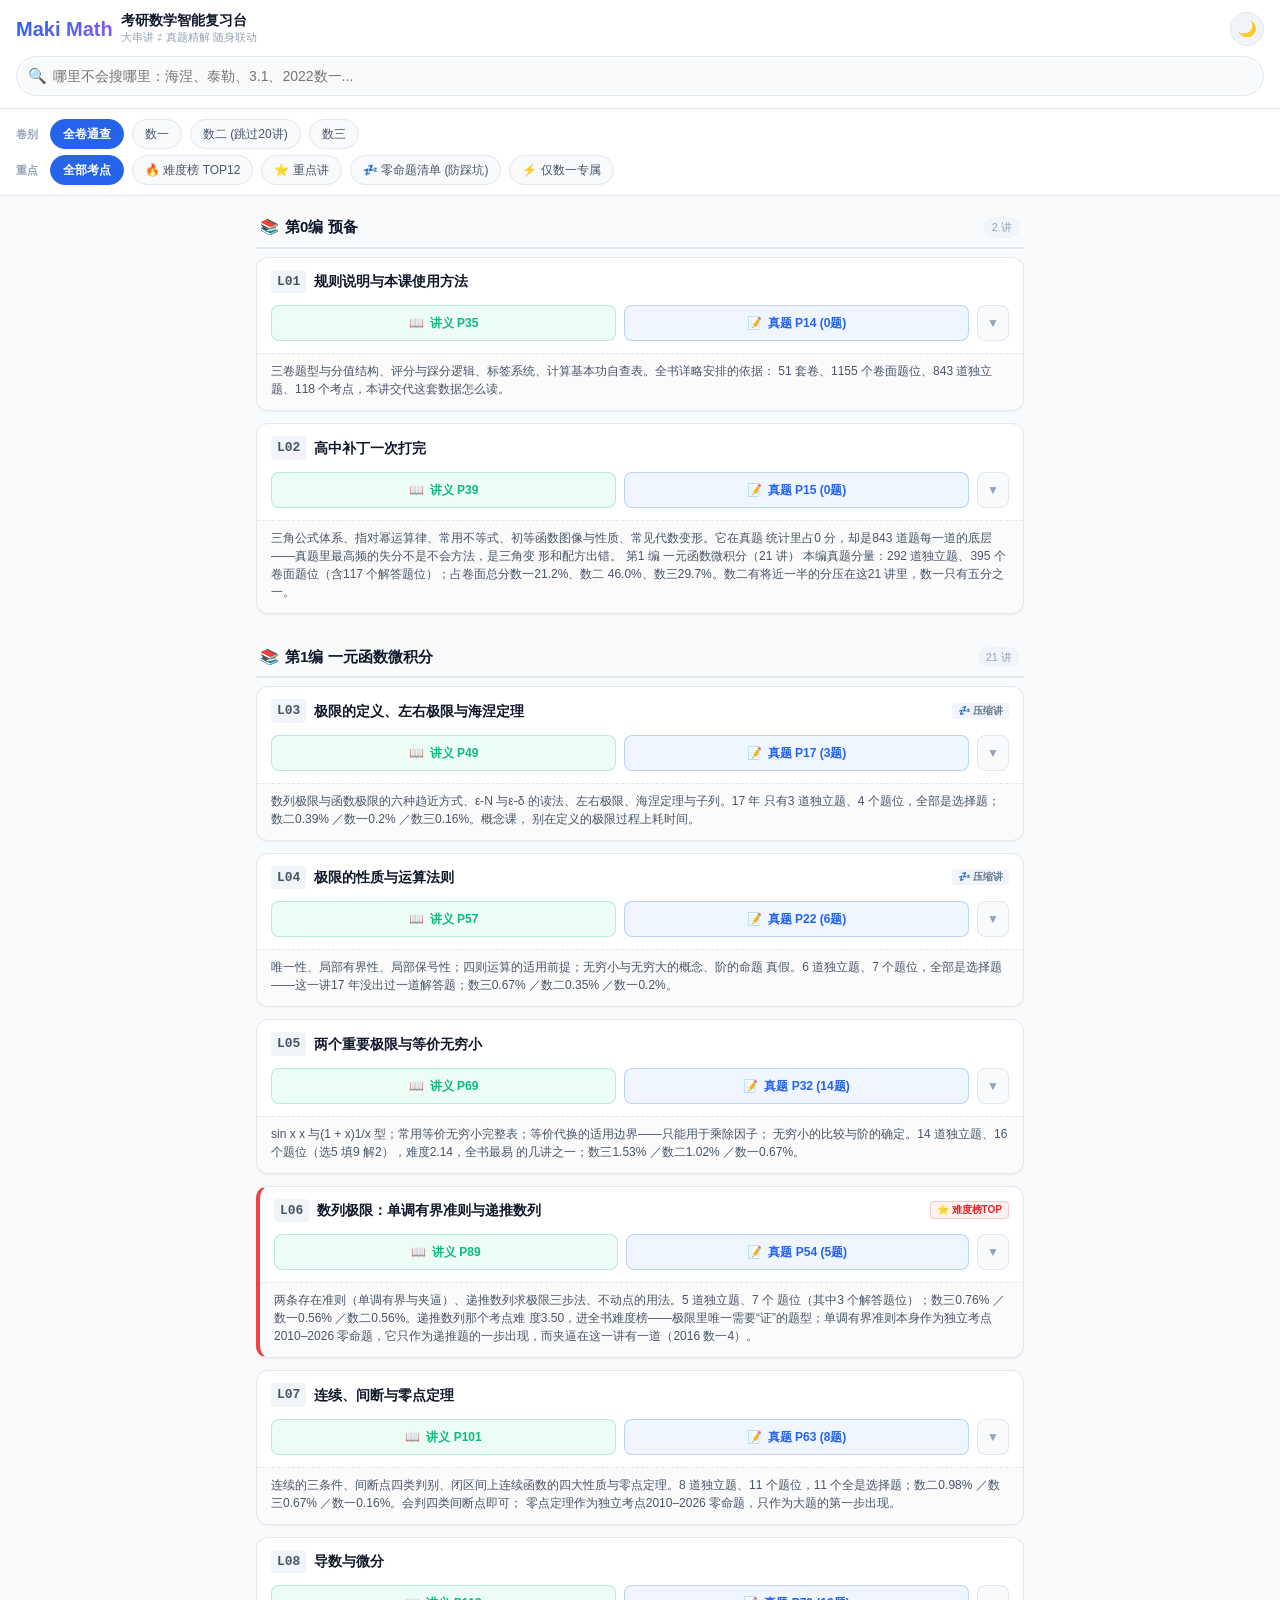
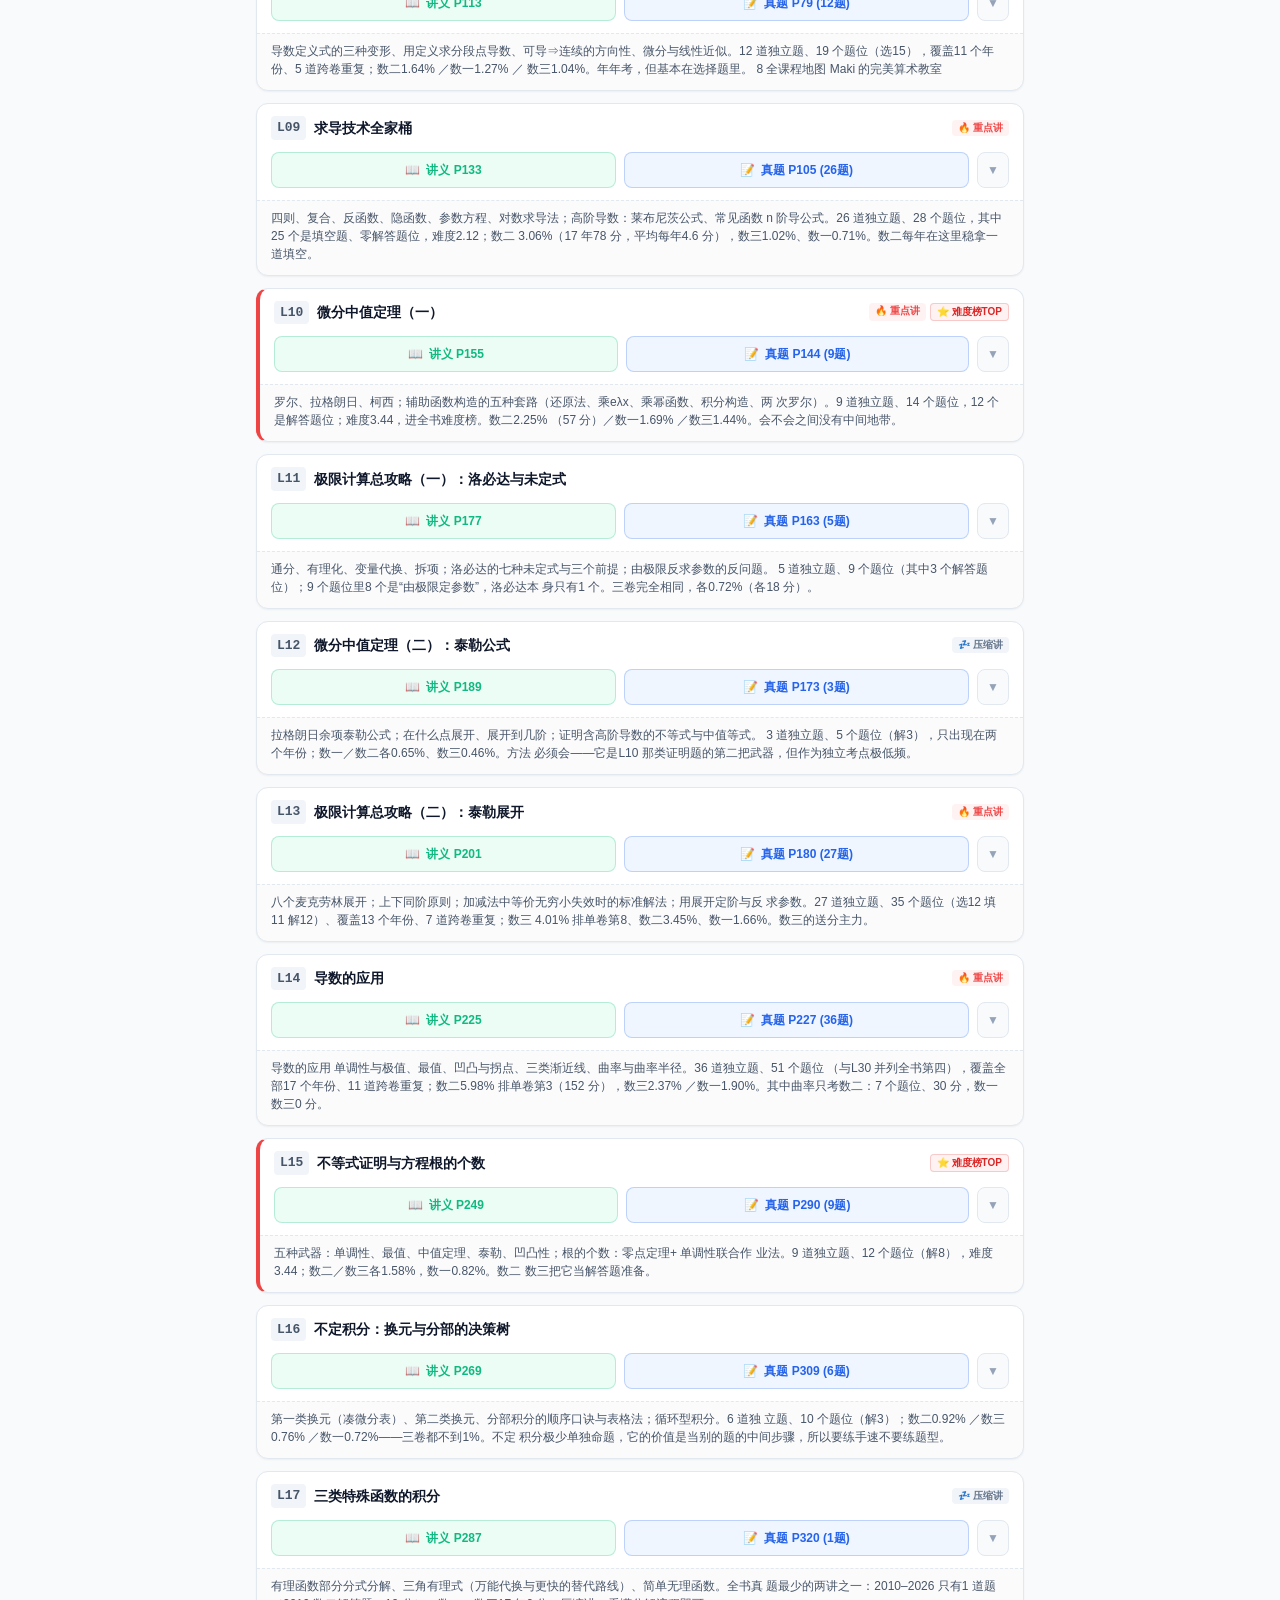
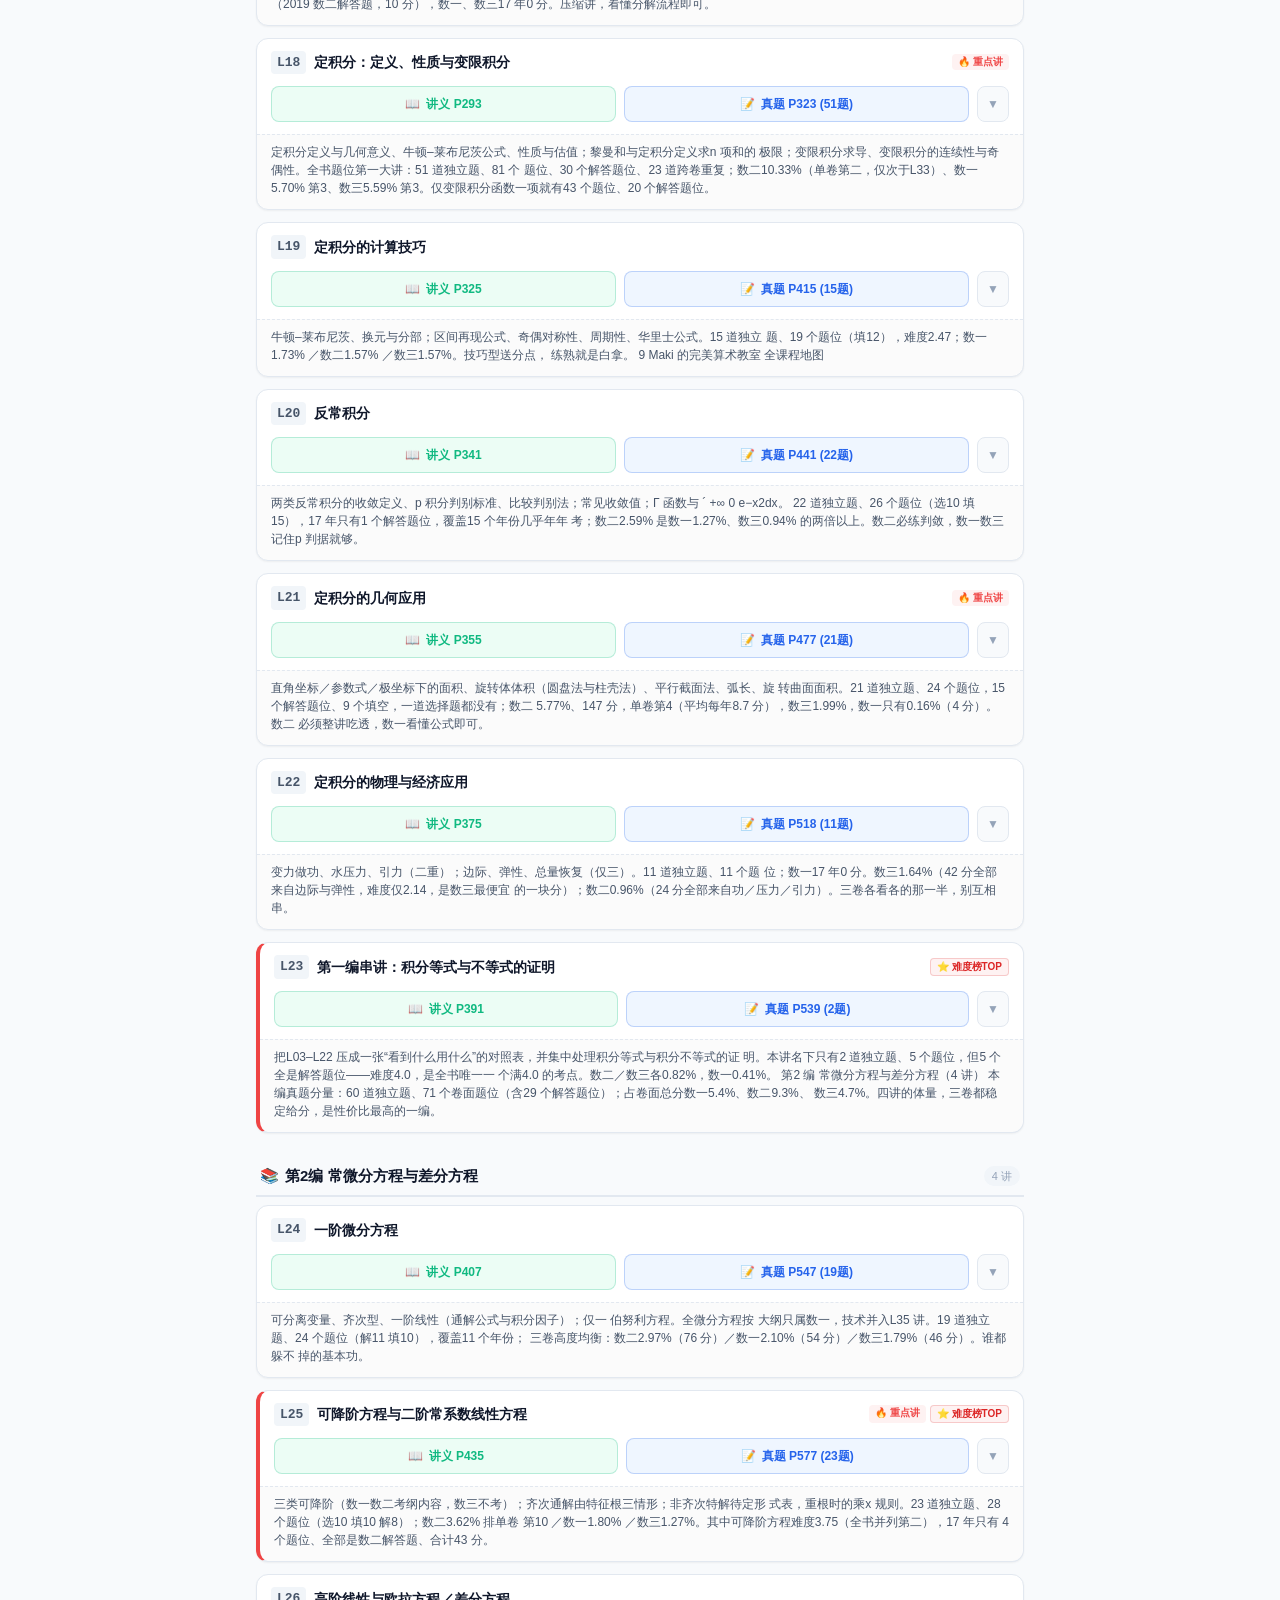
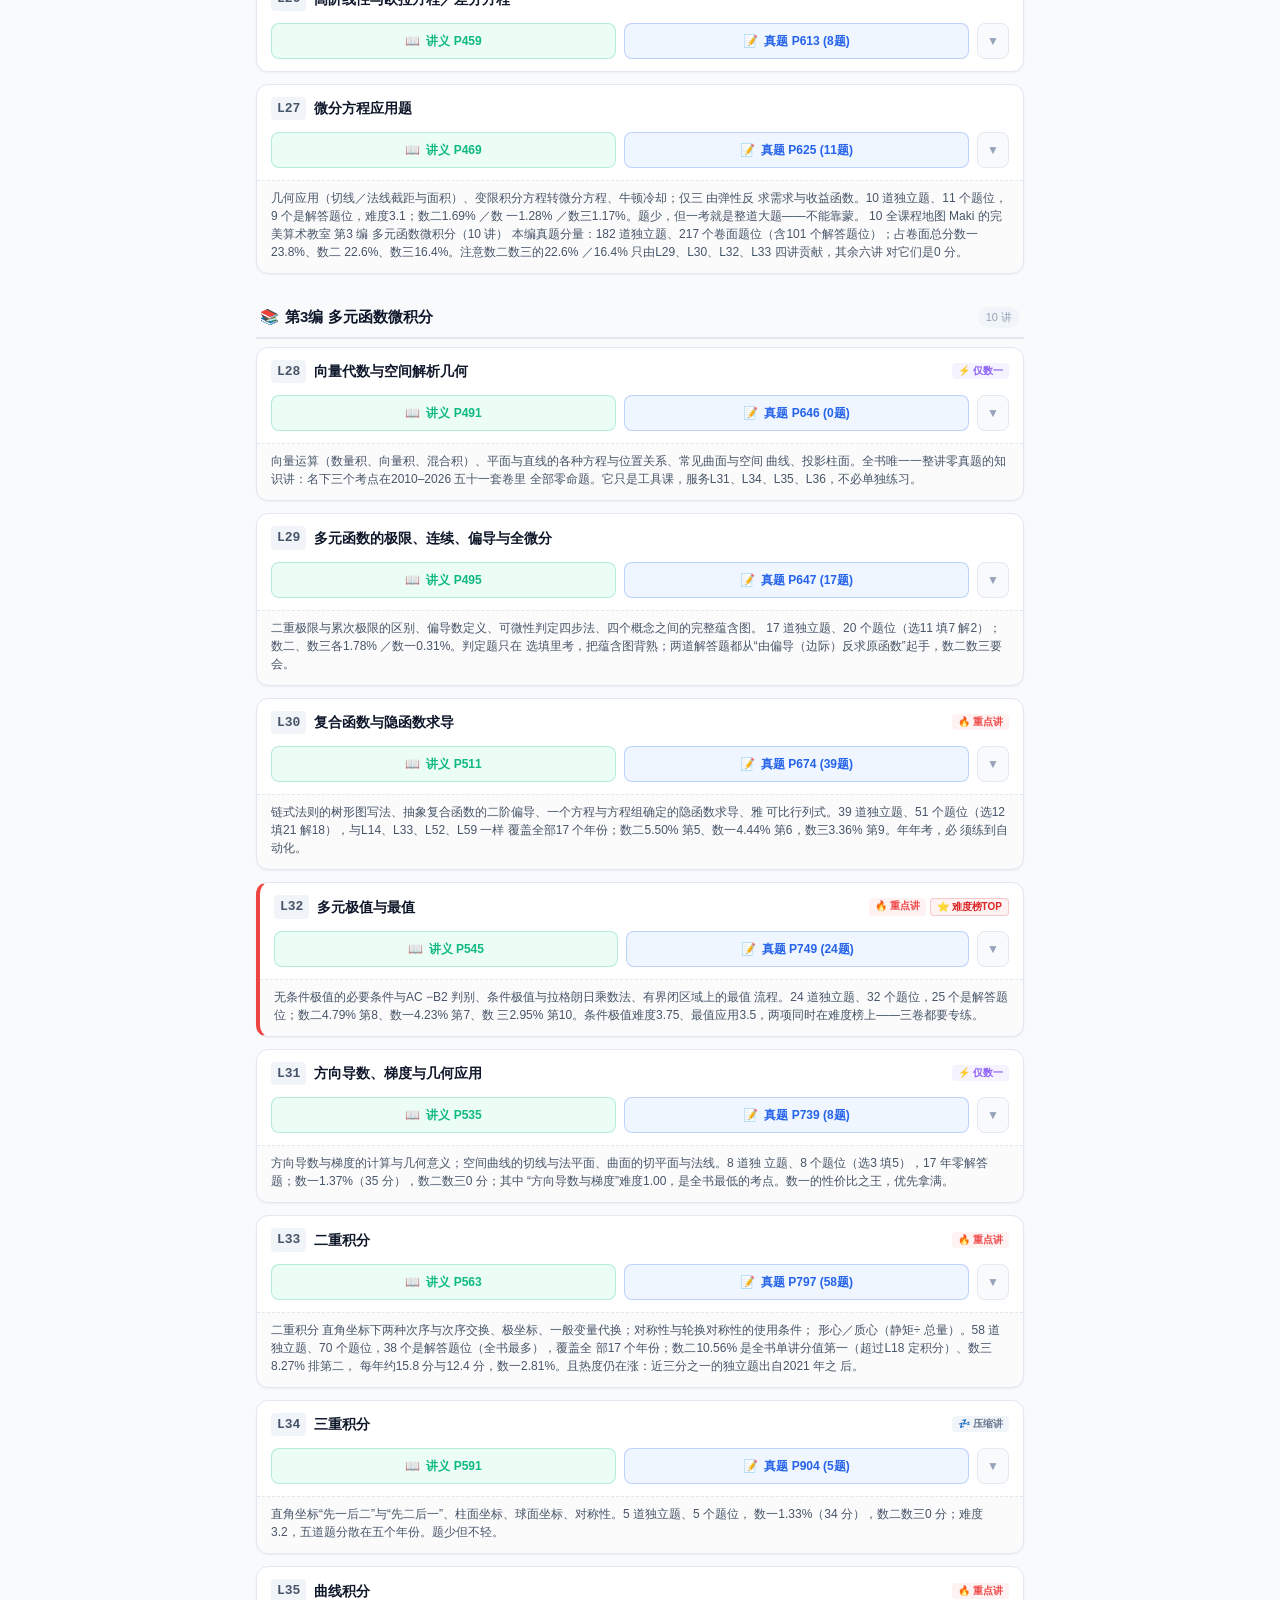
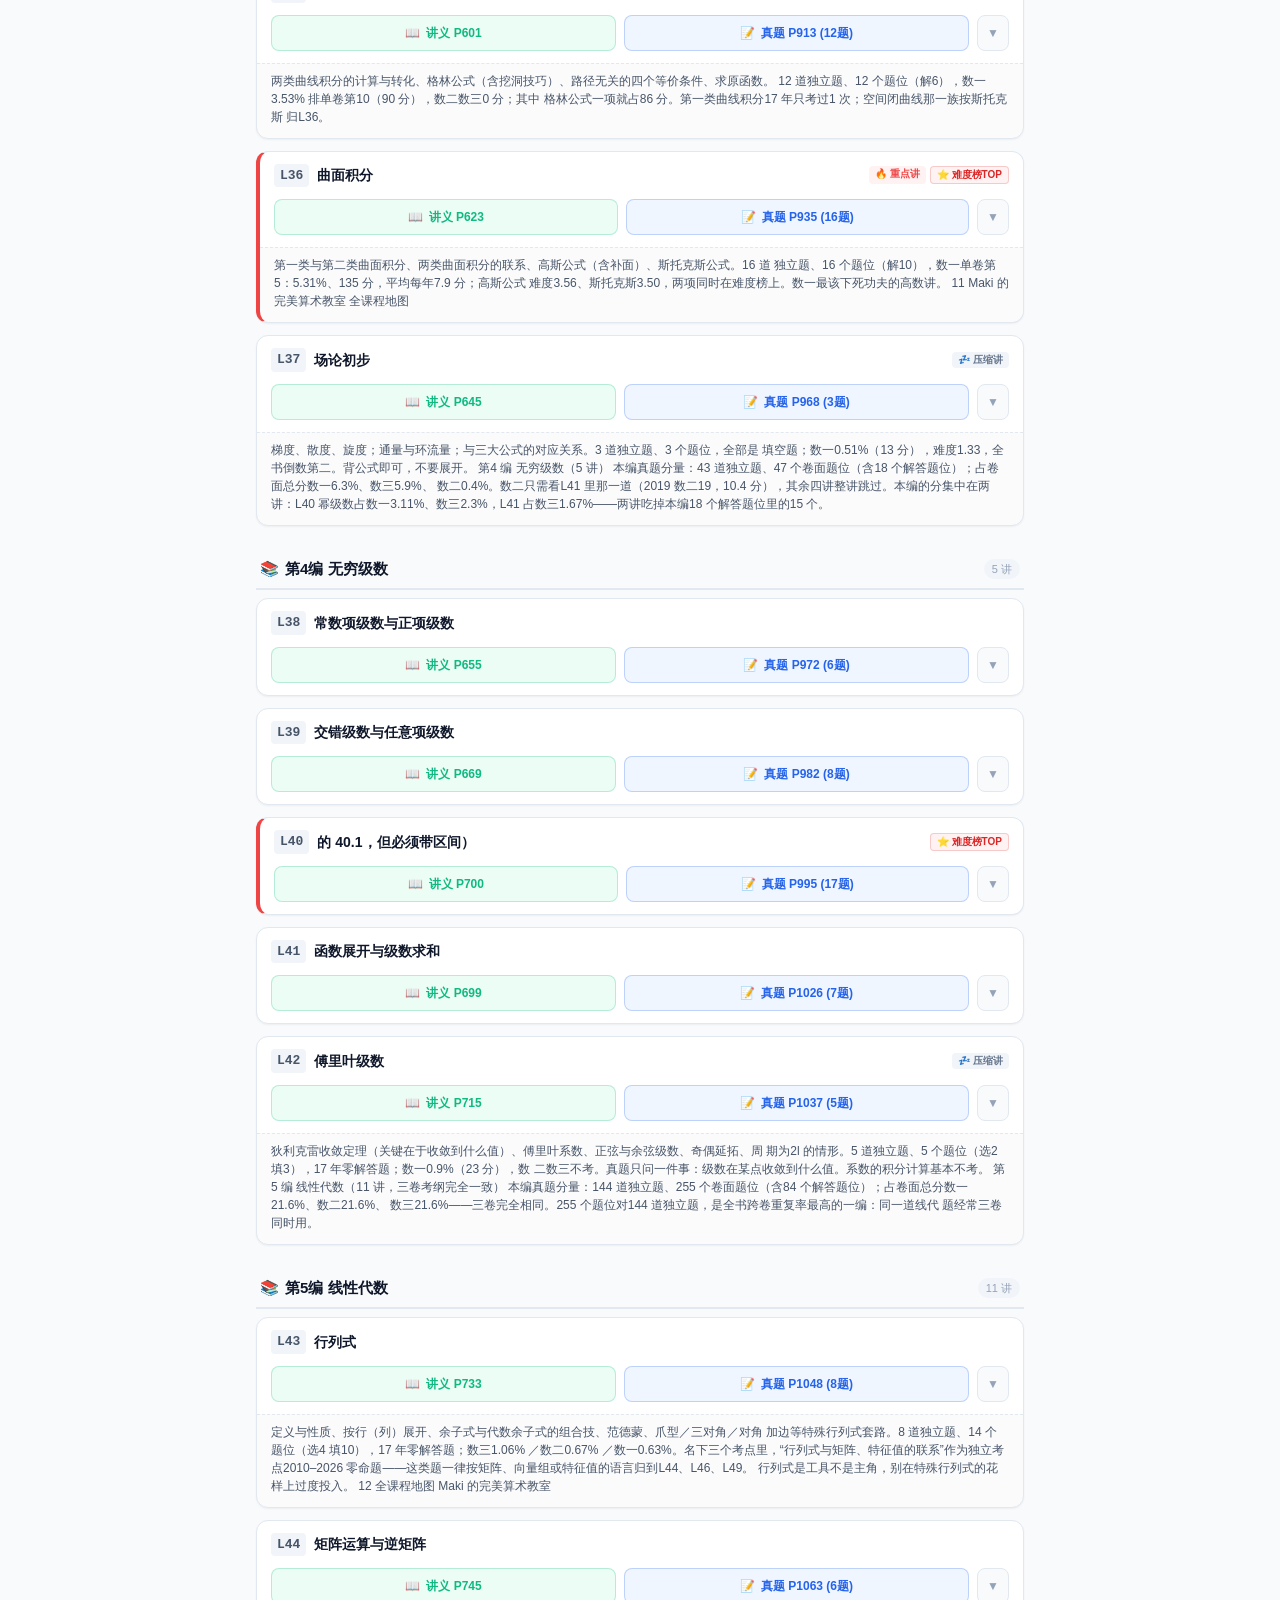
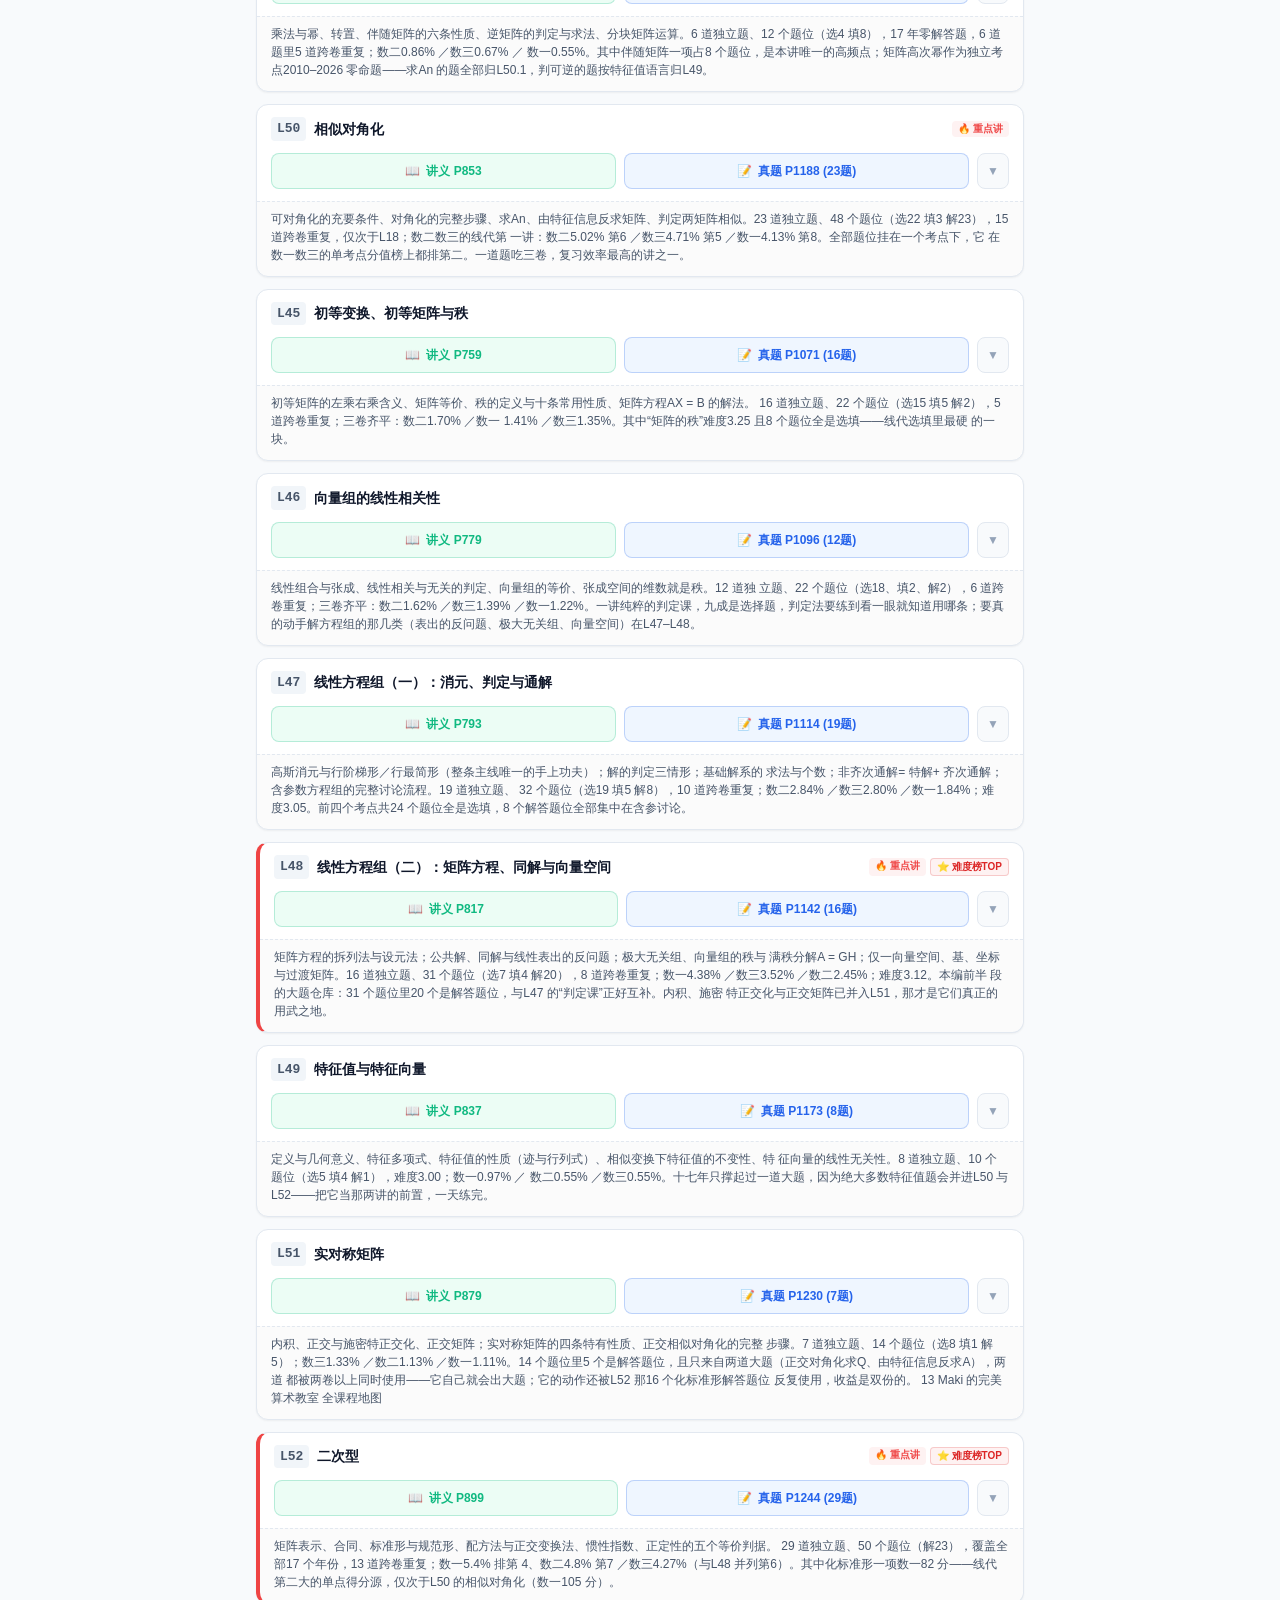
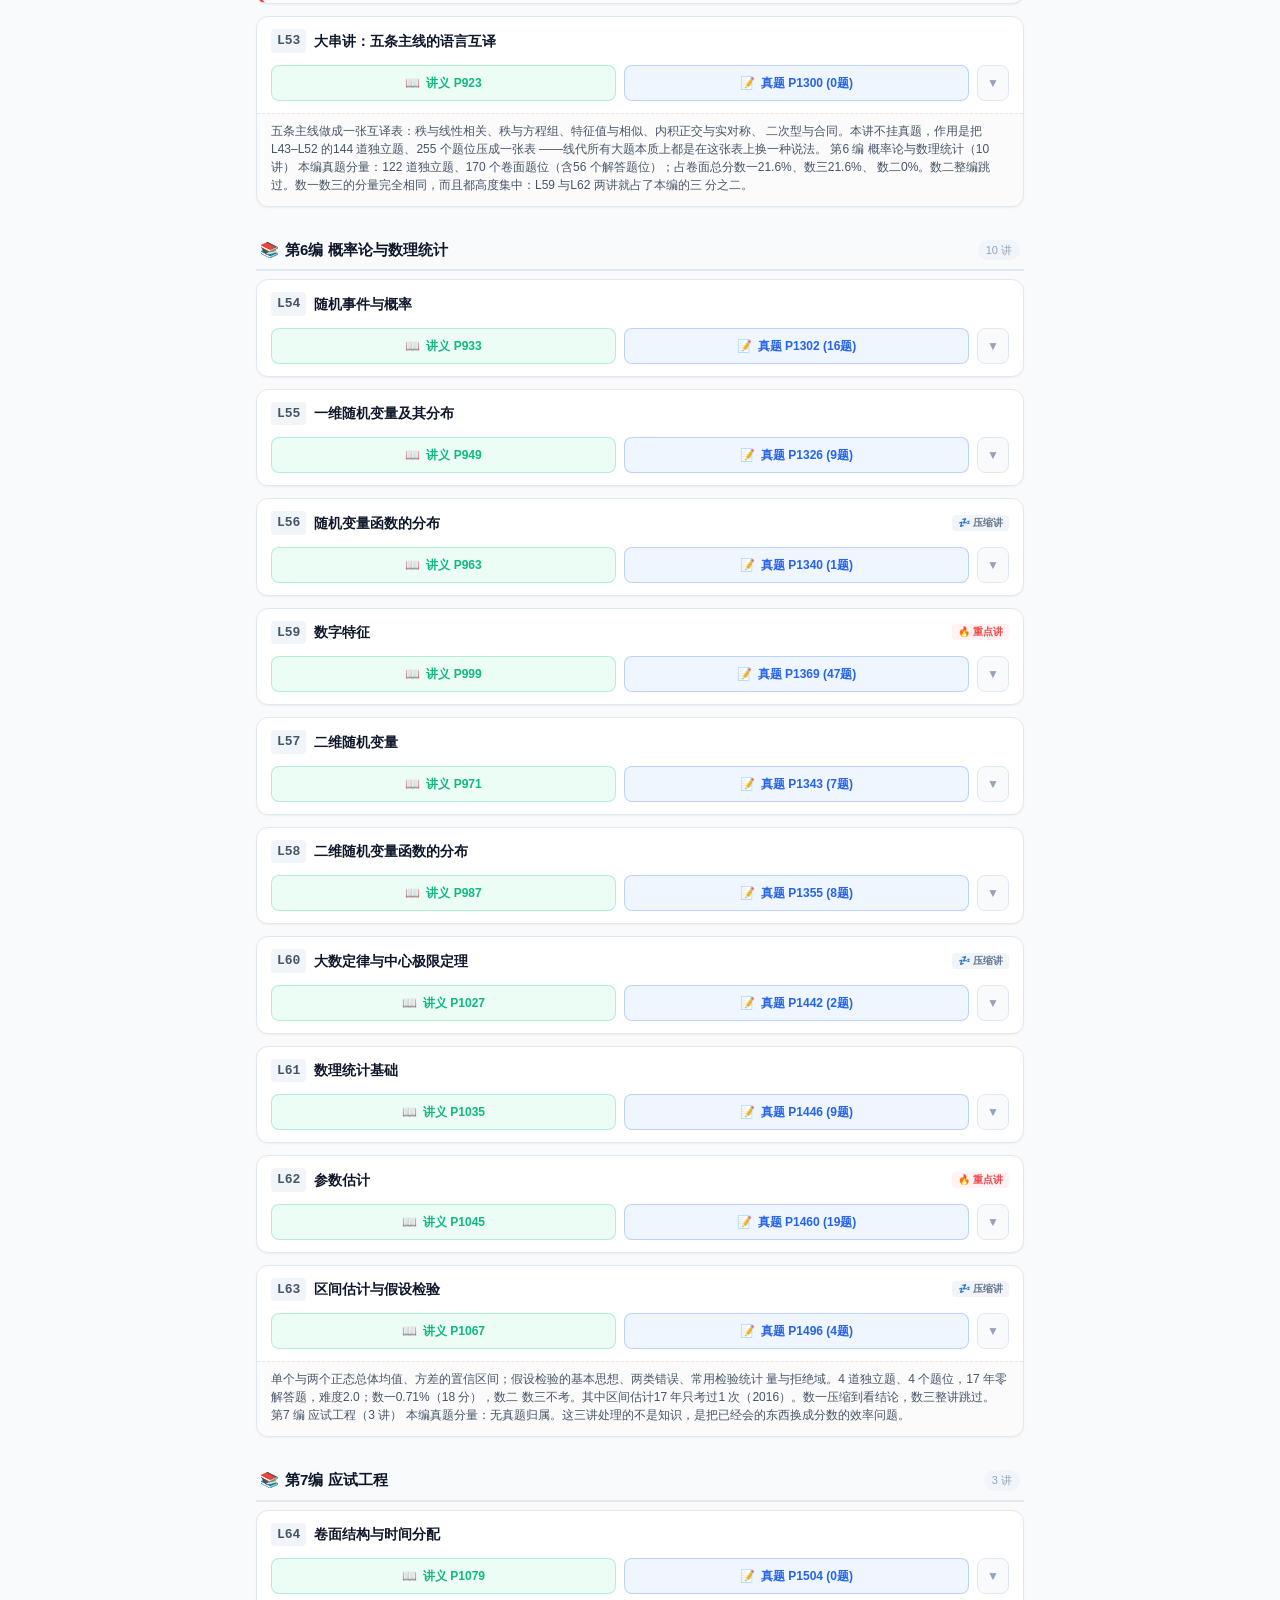
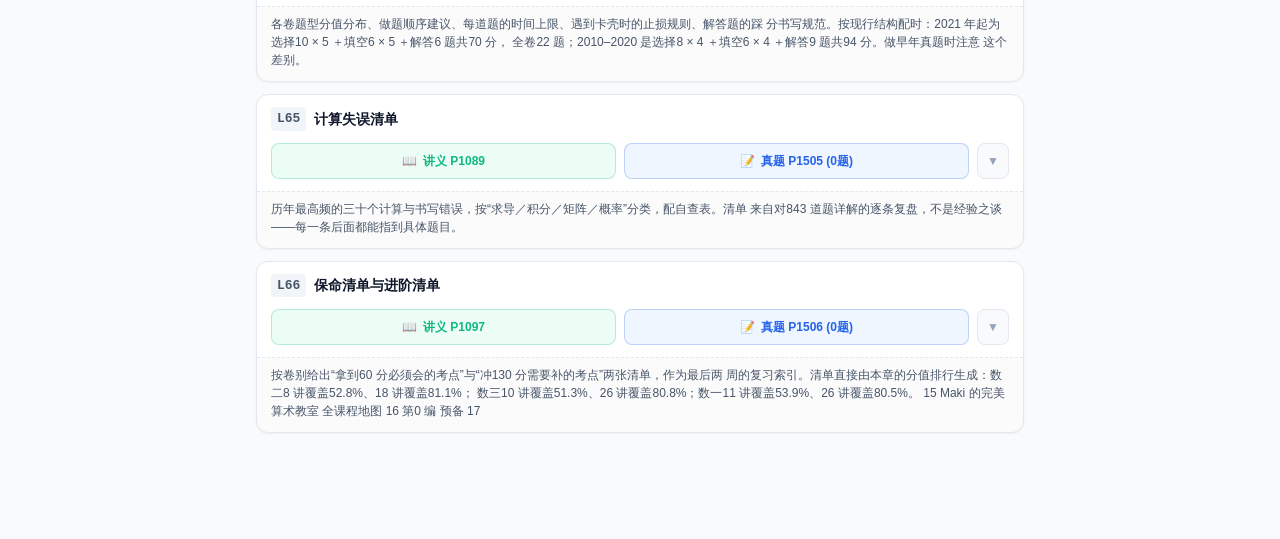
==== index.html @ 5727f8e7 "Initial commit: Maki考研数学随身复习网站" ====
<!DOCTYPE html>
<html lang="zh-CN">
<head>
  <meta charset="UTF-8">
  <meta name="viewport" content="width=device-width, initial-scale=1.0, maximum-scale=1.0, user-scalable=no, viewport-fit=cover">
  <meta name="apple-mobile-web-app-capable" content="yes">
  <meta name="apple-mobile-web-app-status-bar-style" content="default">
  <meta name="theme-color" content="#2563eb">
  <title>Maki 考研数学 · 随身智能复习台</title>
  <link rel="stylesheet" href="css/style.css">
</head>
<body>
  <!-- App Header -->
  <header class="app-header">
    <div class="header-top">
      <div class="app-title-group">
        <span class="app-logo">Maki Math</span>
        <div>
          <div style="font-weight:700;font-size:14px;line-height:1.2;">考研数学智能复习台</div>
          <div class="app-subtitle">大串讲 ⇄ 真题精解 随身联动</div>
        </div>
      </div>
      <div class="header-actions">
        <button class="btn-icon" id="theme-toggle" title="切换暗色/亮色模式">🌙</button>
      </div>
    </div>

    <!-- Search Input -->
    <div class="search-wrapper">
      <span class="search-icon">🔍</span>
      <input type="search" id="search-input" class="search-input" placeholder="哪里不会搜哪里：海涅、泰勒、3.1、2022数一..." autocomplete="off">
      <button class="search-clear" id="search-clear">✕</button>
    </div>
  </header>

  <!-- Quick Filter Pills -->
  <nav class="filter-container">
    <div class="filter-row" style="margin-bottom: 6px;">
      <span class="filter-label">卷别</span>
      <div class="chip chip-exam active" data-exam="all">全卷通查</div>
      <div class="chip chip-exam" data-exam="math1">数一</div>
      <div class="chip chip-exam" data-exam="math2">数二 (跳过20讲)</div>
      <div class="chip chip-exam" data-exam="math3">数三</div>
    </div>
    <div class="filter-row">
      <span class="filter-label">重点</span>
      <div class="chip chip-tag active" data-tag="all">全部考点</div>
      <div class="chip chip-tag chip-fire" data-tag="top_diff">🔥 难度榜 TOP12</div>
      <div class="chip chip-tag chip-warn" data-tag="key">⭐ 重点讲</div>
      <div class="chip chip-tag chip-info" data-tag="zero">💤 零命题清单 (防踩坑)</div>
      <div class="chip chip-tag" data-tag="math1_only">⚡ 仅数一专属</div>
    </div>
  </nav>

  <!-- Dynamic Banner (e.g. for Math 2) -->
  <div id="status-banner" style="display: none;"></div>

  <!-- Main Content Flow -->
  <main class="main-container">
    <!-- Regular Browse Area -->
    <div id="content-area">
      <div class="empty-state">
        <div class="empty-icon">⏳</div>
        <div>正在加载考研大串讲与真题索引...</div>
      </div>
    </div>

    <!-- Instant Search Results Area -->
    <div id="search-results" class="search-results-section"></div>
  </main>

  <!-- Load Data and Application Logic -->
  <script src="data/math_data.js"></script>
  <script src="js/app.js"></script>
</body>
</html>
---- css/style.css ----
/* Mobile-First Modern Theme for Maki Math Study Hub */
:root {
  --bg-primary: #f8fafc;
  --bg-card: #ffffff;
  --bg-card-hover: #f1f5f9;
  --text-primary: #0f172a;
  --text-secondary: #475569;
  --text-muted: #94a3b8;
  --border-color: #e2e8f0;
  
  --primary: #2563eb;
  --primary-light: #eff6ff;
  --primary-hover: #1d4ed8;

  --accent-green: #10b981;
  --accent-green-light: #ecfdf5;
  --accent-orange: #f59e0b;
  --accent-orange-light: #fffbeb;
  --accent-red: #ef4444;
  --accent-red-light: #fef2f2;
  --accent-purple: #8b5cf6;
  --accent-purple-light: #f5f3ff;
  --accent-gray: #64748b;
  --accent-gray-light: #f1f5f9;

  --shadow-sm: 0 1px 2px 0 rgb(0 0 0 / 0.05);
  --shadow-md: 0 4px 6px -1px rgb(0 0 0 / 0.1), 0 2px 4px -2px rgb(0 0 0 / 0.1);
  --shadow-lg: 0 10px 15px -3px rgb(0 0 0 / 0.1), 0 4px 6px -4px rgb(0 0 0 / 0.1);
  --radius-sm: 8px;
  --radius-md: 12px;
  --radius-lg: 16px;
  --radius-full: 9999px;
}

@media (prefers-color-scheme: dark) {
  :root {
    --bg-primary: #090d16;
    --bg-card: #131b2e;
    --bg-card-hover: #1e293b;
    --text-primary: #f8fafc;
    --text-secondary: #cbd5e1;
    --text-muted: #64748b;
    --border-color: #24324d;
    
    --primary: #3b82f6;
    --primary-light: #172554;
    --primary-hover: #60a5fa;

    --accent-green: #10b981;
    --accent-green-light: #064e3b;
    --accent-orange: #f59e0b;
    --accent-orange-light: #451a03;
    --accent-red: #f87171;
    --accent-red-light: #450a0a;
    --accent-purple: #a78bfa;
    --accent-purple-light: #2e1065;
    --accent-gray: #94a3b8;
    --accent-gray-light: #1e293b;
  }
}

/* Explicit Dark Mode Overrides */
body.dark-theme {
  --bg-primary: #090d16;
  --bg-card: #131b2e;
  --bg-card-hover: #1e293b;
  --text-primary: #f8fafc;
  --text-secondary: #cbd5e1;
  --text-muted: #64748b;
  --border-color: #24324d;
  --primary-light: #172554;
}

body.light-theme {
  --bg-primary: #f8fafc;
  --bg-card: #ffffff;
  --bg-card-hover: #f1f5f9;
  --text-primary: #0f172a;
  --text-secondary: #475569;
  --text-muted: #94a3b8;
  --border-color: #e2e8f0;
  --primary-light: #eff6ff;
}

* {
  box-sizing: border-box;
  margin: 0;
  padding: 0;
  -webkit-tap-highlight-color: transparent;
}

body {
  font-family: -apple-system, BlinkMacSystemFont, "PingFang SC", "Hiragino Sans GB", "Microsoft YaHei", "Segoe UI", Roboto, sans-serif;
  background-color: var(--bg-primary);
  color: var(--text-primary);
  line-height: 1.5;
  font-size: 14px;
  min-height: 100vh;
  padding-bottom: 70px;
}

/* App Header */
.app-header {
  position: sticky;
  top: 0;
  z-index: 100;
  background-color: var(--bg-card);
  border-bottom: 1px solid var(--border-color);
  backdrop-filter: blur(12px);
  -webkit-backdrop-filter: blur(12px);
  padding: 12px 16px;
  box-shadow: var(--shadow-sm);
}

.header-top {
  display: flex;
  align-items: center;
  justify-content: space-between;
  margin-bottom: 10px;
}

.app-title-group {
  display: flex;
  align-items: center;
  gap: 8px;
}

.app-logo {
  font-size: 20px;
  background: linear-gradient(135deg, #2563eb, #8b5cf6);
  -webkit-background-clip: text;
  -webkit-text-fill-color: transparent;
  font-weight: 800;
}

.app-subtitle {
  font-size: 11px;
  color: var(--text-muted);
  font-weight: 500;
}

.header-actions {
  display: flex;
  gap: 8px;
}

.btn-icon {
  background: var(--bg-card-hover);
  border: 1px solid var(--border-color);
  color: var(--text-secondary);
  width: 34px;
  height: 34px;
  border-radius: var(--radius-full);
  display: flex;
  align-items: center;
  justify-content: center;
  cursor: pointer;
  font-size: 15px;
  transition: all 0.2s;
}

.btn-icon:hover {
  background: var(--primary-light);
  color: var(--primary);
  border-color: var(--primary);
}

/* Search Box */
.search-wrapper {
  position: relative;
  display: flex;
  align-items: center;
}

.search-icon {
  position: absolute;
  left: 12px;
  color: var(--text-muted);
  font-size: 15px;
  pointer-events: none;
}

.search-input {
  width: 100%;
  height: 40px;
  padding: 0 38px 0 36px;
  background: var(--bg-primary);
  border: 1.5px solid var(--border-color);
  border-radius: var(--radius-full);
  color: var(--text-primary);
  font-size: 14px;
  transition: all 0.2s;
  outline: none;
}

.search-input:focus {
  border-color: var(--primary);
  box-shadow: 0 0 0 3px rgba(37, 99, 235, 0.15);
  background: var(--bg-card);
}

.search-clear {
  position: absolute;
  right: 10px;
  background: none;
  border: none;
  color: var(--text-muted);
  width: 24px;
  height: 24px;
  font-size: 14px;
  cursor: pointer;
  display: none;
  align-items: center;
  justify-content: center;
  border-radius: var(--radius-full);
}

/* Quick Filter Pills */
.filter-container {
  padding: 10px 16px;
  background: var(--bg-card);
  border-bottom: 1px solid var(--border-color);
  overflow-x: auto;
  white-space: nowrap;
  scrollbar-width: none;
}
.filter-container::-webkit-scrollbar {
  display: none;
}

.filter-row {
  display: flex;
  gap: 8px;
  align-items: center;
}

.filter-label {
  font-size: 11px;
  font-weight: 700;
  color: var(--text-muted);
  margin-right: 4px;
  text-transform: uppercase;
}

.chip {
  display: inline-flex;
  align-items: center;
  gap: 4px;
  padding: 5px 12px;
  border-radius: var(--radius-full);
  font-size: 12px;
  font-weight: 500;
  background: var(--bg-primary);
  color: var(--text-secondary);
  border: 1px solid var(--border-color);
  cursor: pointer;
  user-select: none;
  transition: all 0.2s;
}

.chip:hover {
  background: var(--bg-card-hover);
}

.chip.active {
  background: var(--primary);
  color: #ffffff;
  border-color: var(--primary);
  font-weight: 600;
  box-shadow: var(--shadow-sm);
}

.chip.chip-fire.active {
  background: linear-gradient(135deg, #f97316, #ef4444);
  border-color: #ef4444;
}

.chip.chip-warn.active {
  background: linear-gradient(135deg, #eab308, #ca8a04);
  border-color: #ca8a04;
}

.chip.chip-info.active {
  background: linear-gradient(135deg, #64748b, #475569);
  border-color: #475569;
}

/* Status / Alert Banner */
.status-banner {
  margin: 12px 16px 4px 16px;
  padding: 10px 14px;
  border-radius: var(--radius-md);
  font-size: 12px;
  display: flex;
  align-items: flex-start;
  gap: 8px;
  line-height: 1.4;
}

.banner-math2 {
  background: var(--accent-orange-light);
  border: 1px solid rgba(245, 158, 11, 0.3);
  color: #b45309;
}

body.dark-theme .banner-math2 {
  color: #fbbf24;
}

/* Main Container */
.main-container {
  max-width: 800px;
  margin: 0 auto;
  padding: 12px 16px;
}

/* Part Header */
.part-group {
  margin-bottom: 24px;
}

.part-header {
  display: flex;
  align-items: center;
  justify-content: space-between;
  padding: 8px 4px;
  margin-bottom: 8px;
  border-bottom: 2px solid var(--border-color);
}

.part-title {
  font-size: 15px;
  font-weight: 700;
  color: var(--text-primary);
  display: flex;
  align-items: center;
  gap: 6px;
}

.part-badge {
  font-size: 11px;
  padding: 2px 8px;
  border-radius: var(--radius-full);
  background: var(--bg-card-hover);
  color: var(--text-muted);
  font-weight: 500;
}

/* Lecture Card */
.lecture-card {
  background: var(--bg-card);
  border: 1px solid var(--border-color);
  border-radius: var(--radius-md);
  margin-bottom: 12px;
  box-shadow: var(--shadow-sm);
  overflow: hidden;
  transition: all 0.2s;
}

.lecture-card:hover {
  border-color: rgba(37, 99, 235, 0.4);
}

.lecture-card.math2-skip {
  opacity: 0.6;
  background: var(--bg-card-hover);
  border-style: dashed;
}

.lecture-card.has-top-diff {
  border-left: 4px solid var(--accent-red);
}

.lecture-header {
  padding: 12px 14px;
  cursor: pointer;
  display: flex;
  flex-direction: column;
  gap: 8px;
}

.card-top-row {
  display: flex;
  align-items: center;
  justify-content: space-between;
  gap: 8px;
}

.code-title-group {
  display: flex;
  align-items: center;
  gap: 8px;
  flex: 1;
}

.lec-code {
  font-family: ui-monospace, SFMono-Regular, Menlo, monospace;
  font-size: 13px;
  font-weight: 700;
  padding: 2px 6px;
  border-radius: 4px;
  background: var(--bg-card-hover);
  color: var(--text-secondary);
}

.lec-title {
  font-size: 14px;
  font-weight: 600;
  color: var(--text-primary);
  line-height: 1.3;
}

.badges-group {
  display: flex;
  flex-wrap: wrap;
  gap: 4px;
}

.badge {
  font-size: 10px;
  padding: 2px 6px;
  border-radius: 4px;
  font-weight: 600;
  line-height: 1.2;
}

.badge-red {
  background: var(--accent-red-light);
  color: var(--accent-red);
}

.badge-gray {
  background: var(--accent-gray-light);
  color: var(--accent-gray);
}

.badge-orange {
  background: var(--accent-orange-light);
  color: var(--accent-orange);
}

.badge-purple {
  background: var(--accent-purple-light);
  color: var(--accent-purple);
}

.badge-diff {
  background: #fef2f2;
  color: #dc2626;
  border: 1px solid rgba(220, 38, 38, 0.2);
}

/* Action Buttons Grid */
.card-actions-row {
  display: flex;
  gap: 8px;
  margin-top: 4px;
}

.btn-jump {
  flex: 1;
  display: flex;
  align-items: center;
  justify-content: center;
  gap: 6px;
  padding: 8px 10px;
  border-radius: var(--radius-sm);
  font-size: 12px;
  font-weight: 600;
  text-decoration: none;
  cursor: pointer;
  border: 1px solid transparent;
  transition: all 0.15s ease;
}

.btn-lecture {
  background: var(--accent-green-light);
  color: var(--accent-green);
  border-color: rgba(16, 185, 129, 0.25);
}

.btn-lecture:hover, .btn-lecture:active {
  background: var(--accent-green);
  color: #ffffff;
}

.btn-exercise {
  background: var(--primary-light);
  color: var(--primary);
  border-color: rgba(37, 99, 235, 0.25);
}

.btn-exercise:hover, .btn-exercise:active {
  background: var(--primary);
  color: #ffffff;
}

.btn-expand-toggle {
  background: var(--bg-primary);
  border: 1px solid var(--border-color);
  color: var(--text-muted);
  width: 32px;
  border-radius: var(--radius-sm);
  display: flex;
  align-items: center;
  justify-content: center;
  font-size: 12px;
  cursor: pointer;
}

/* Summary text */
.lec-summary-box {
  padding: 8px 14px 12px 14px;
  font-size: 12px;
  color: var(--text-secondary);
  line-height: 1.5;
  background: rgba(0, 0, 0, 0.015);
  border-top: 1px dashed var(--border-color);
}

/* Collapsible Subtopics & Questions */
.card-details {
  display: none;
  padding: 10px 14px 14px 14px;
  border-top: 1px solid var(--border-color);
  background: var(--bg-card-hover);
}

.card-details.open {
  display: block;
}

.subtopic-item {
  padding: 8px 0;
  border-bottom: 1px solid rgba(0, 0, 0, 0.05);
}

.subtopic-item:last-child {
  border-bottom: none;
}

.subtopic-header {
  display: flex;
  align-items: center;
  justify-content: space-between;
  gap: 8px;
  margin-bottom: 6px;
}

.subtopic-title-box {
  display: flex;
  align-items: center;
  gap: 6px;
}

.subtopic-code {
  font-weight: 700;
  font-size: 12px;
  color: var(--primary);
}

.subtopic-title {
  font-size: 13px;
  font-weight: 600;
  color: var(--text-primary);
}

.subtopic-jump-links {
  display: flex;
  gap: 6px;
}

.link-mini {
  font-size: 11px;
  padding: 2px 6px;
  border-radius: 4px;
  text-decoration: none;
  font-weight: 500;
  cursor: pointer;
}

.link-mini-green {
  background: var(--accent-green-light);
  color: var(--accent-green);
}

.link-mini-blue {
  background: var(--primary-light);
  color: var(--primary);
}

/* Question Chips in Subtopic */
.questions-flow {
  display: flex;
  flex-wrap: wrap;
  gap: 6px;
  margin-top: 6px;
  padding-left: 12px;
}

.q-chip {
  display: inline-flex;
  align-items: center;
  gap: 4px;
  padding: 3px 8px;
  border-radius: 6px;
  background: var(--bg-card);
  border: 1px solid var(--border-color);
  font-size: 11px;
  color: var(--text-secondary);
  text-decoration: none;
  cursor: pointer;
  transition: all 0.15s;
}

.q-chip:hover {
  background: var(--primary-light);
  color: var(--primary);
  border-color: var(--primary);
}

.q-stars {
  color: #f59e0b;
  font-size: 10px;
}

/* Search Results Specific */
.search-results-section {
  display: none;
}

.search-results-section.active {
  display: block;
}

.search-stats-bar {
  font-size: 12px;
  color: var(--text-muted);
  margin-bottom: 12px;
  padding: 4px 0;
}

/* Empty State */
.empty-state {
  text-align: center;
  padding: 48px 16px;
  color: var(--text-muted);
}

.empty-icon {
  font-size: 36px;
  margin-bottom: 8px;
}

/* Floating Bottom Navigation for Phone */
.floating-bottom-bar {
  position: fixed;
  bottom: 12px;
  left: 50%;
  transform: translateX(-50%);
  display: flex;
  gap: 8px;
  background: var(--bg-card);
  padding: 6px 12px;
  border-radius: var(--radius-full);
  border: 1px solid var(--border-color);
  box-shadow: var(--shadow-lg);
  z-index: 90;
  backdrop-filter: blur(8px);
}

.pill-btn {
  display: flex;
  align-items: center;
  gap: 6px;
  padding: 6px 14px;
  border-radius: var(--radius-full);
  font-size: 12px;
  font-weight: 600;
  border: none;
  cursor: pointer;
  background: var(--bg-card-hover);
  color: var(--text-primary);
  text-decoration: none;
  transition: all 0.2s;
}

.pill-btn.primary {
  background: var(--primary);
  color: #ffffff;
}
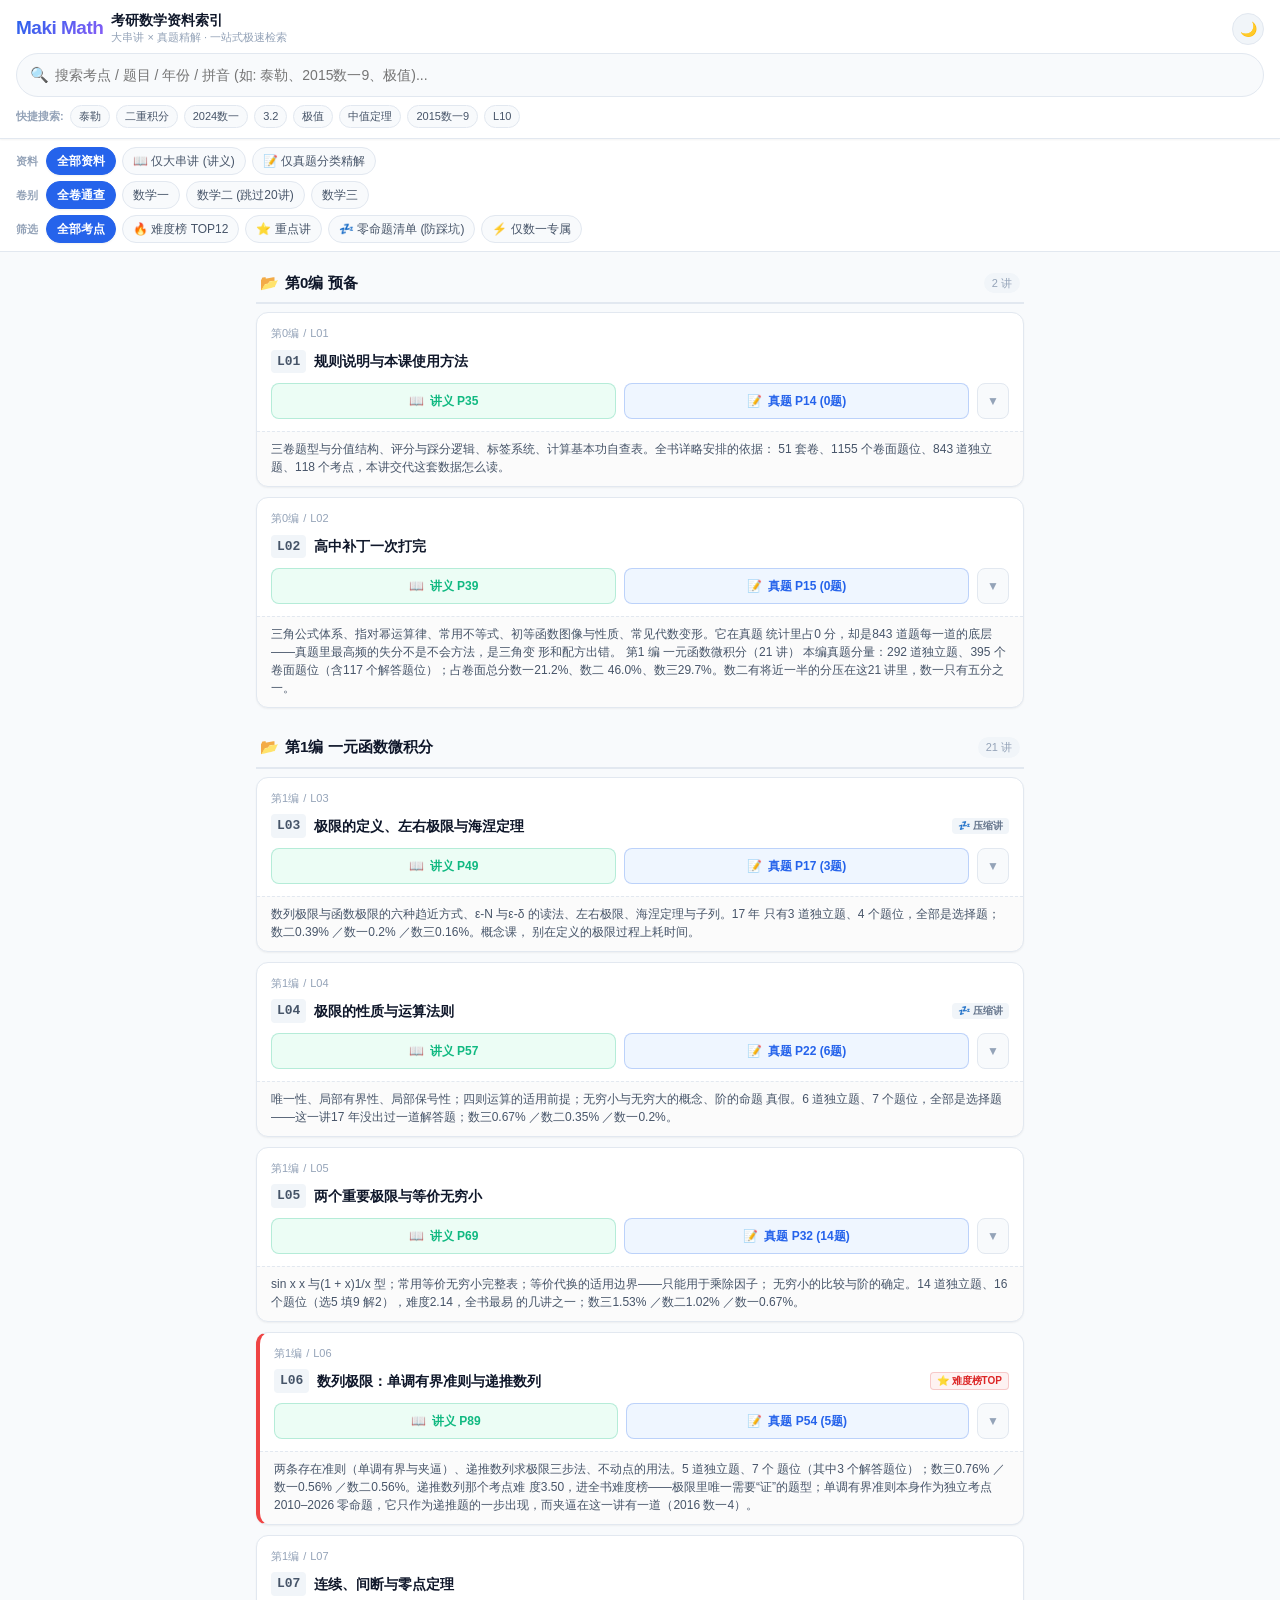
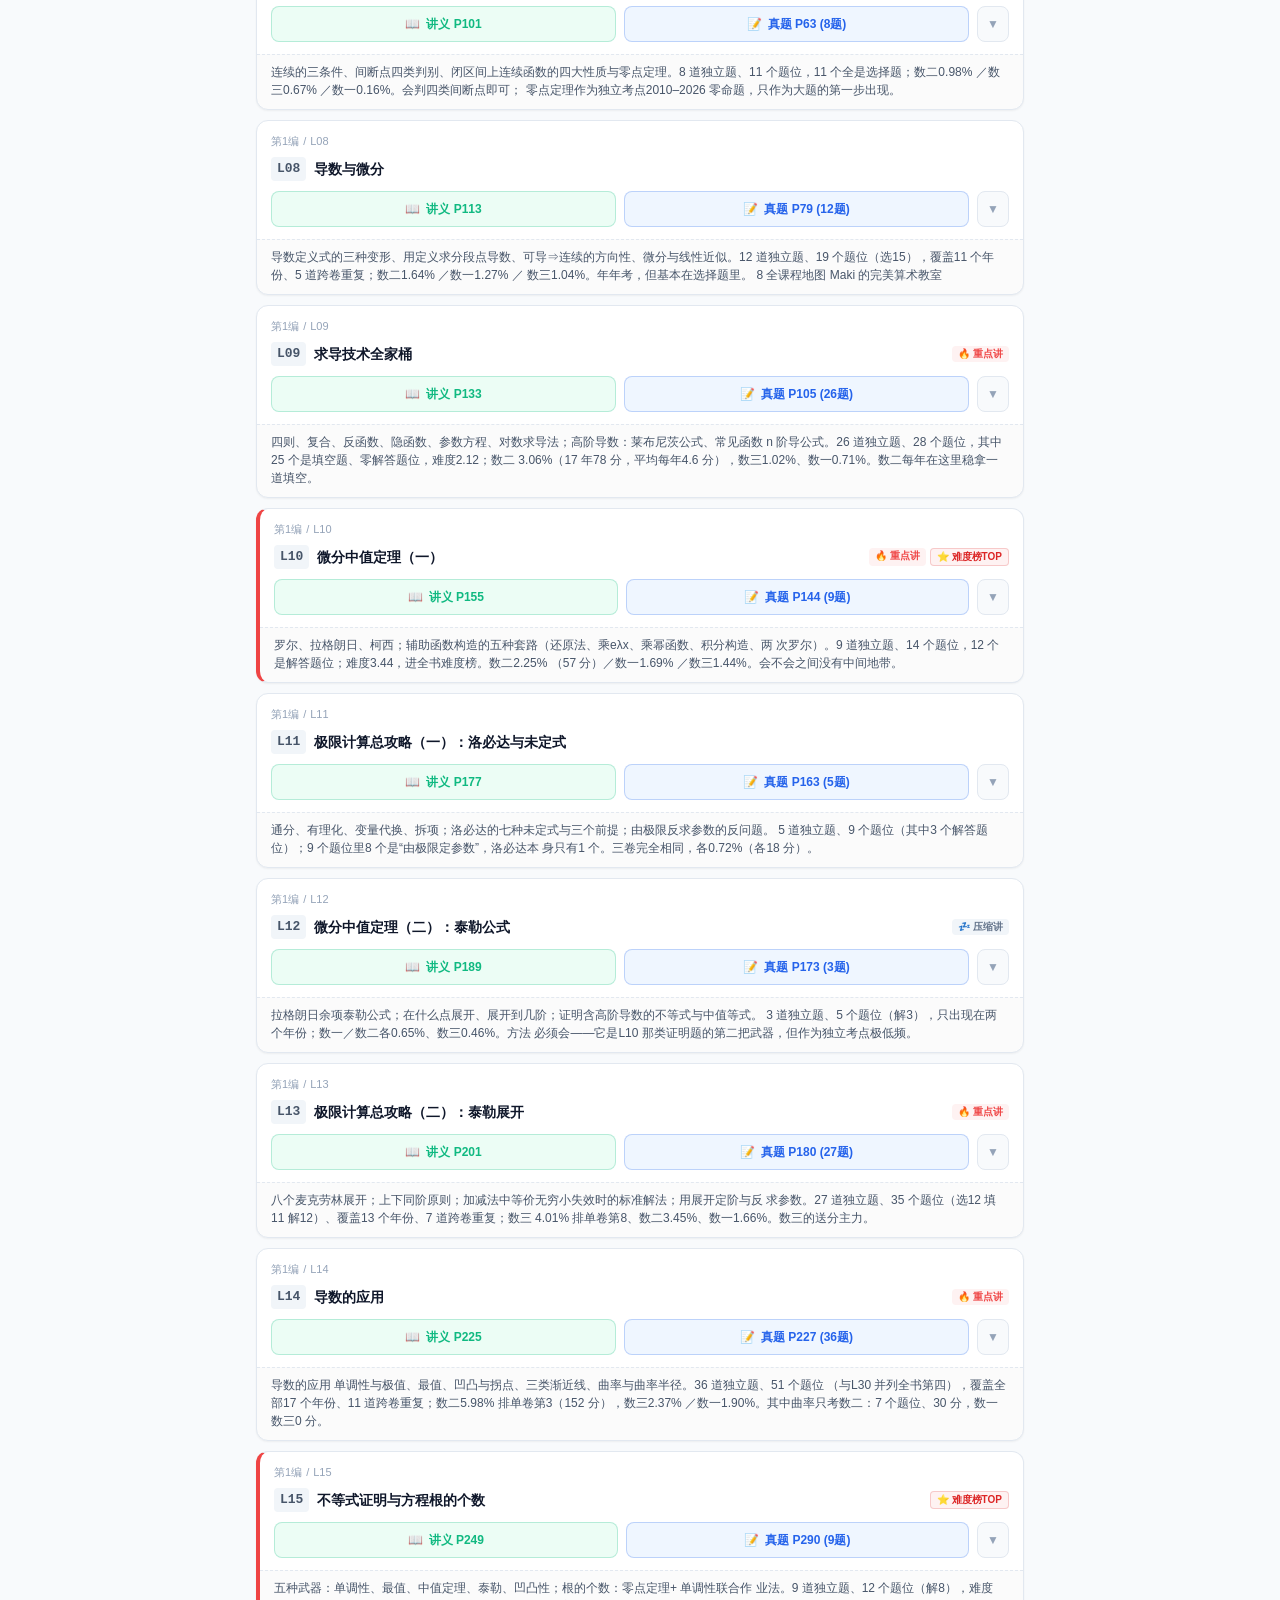
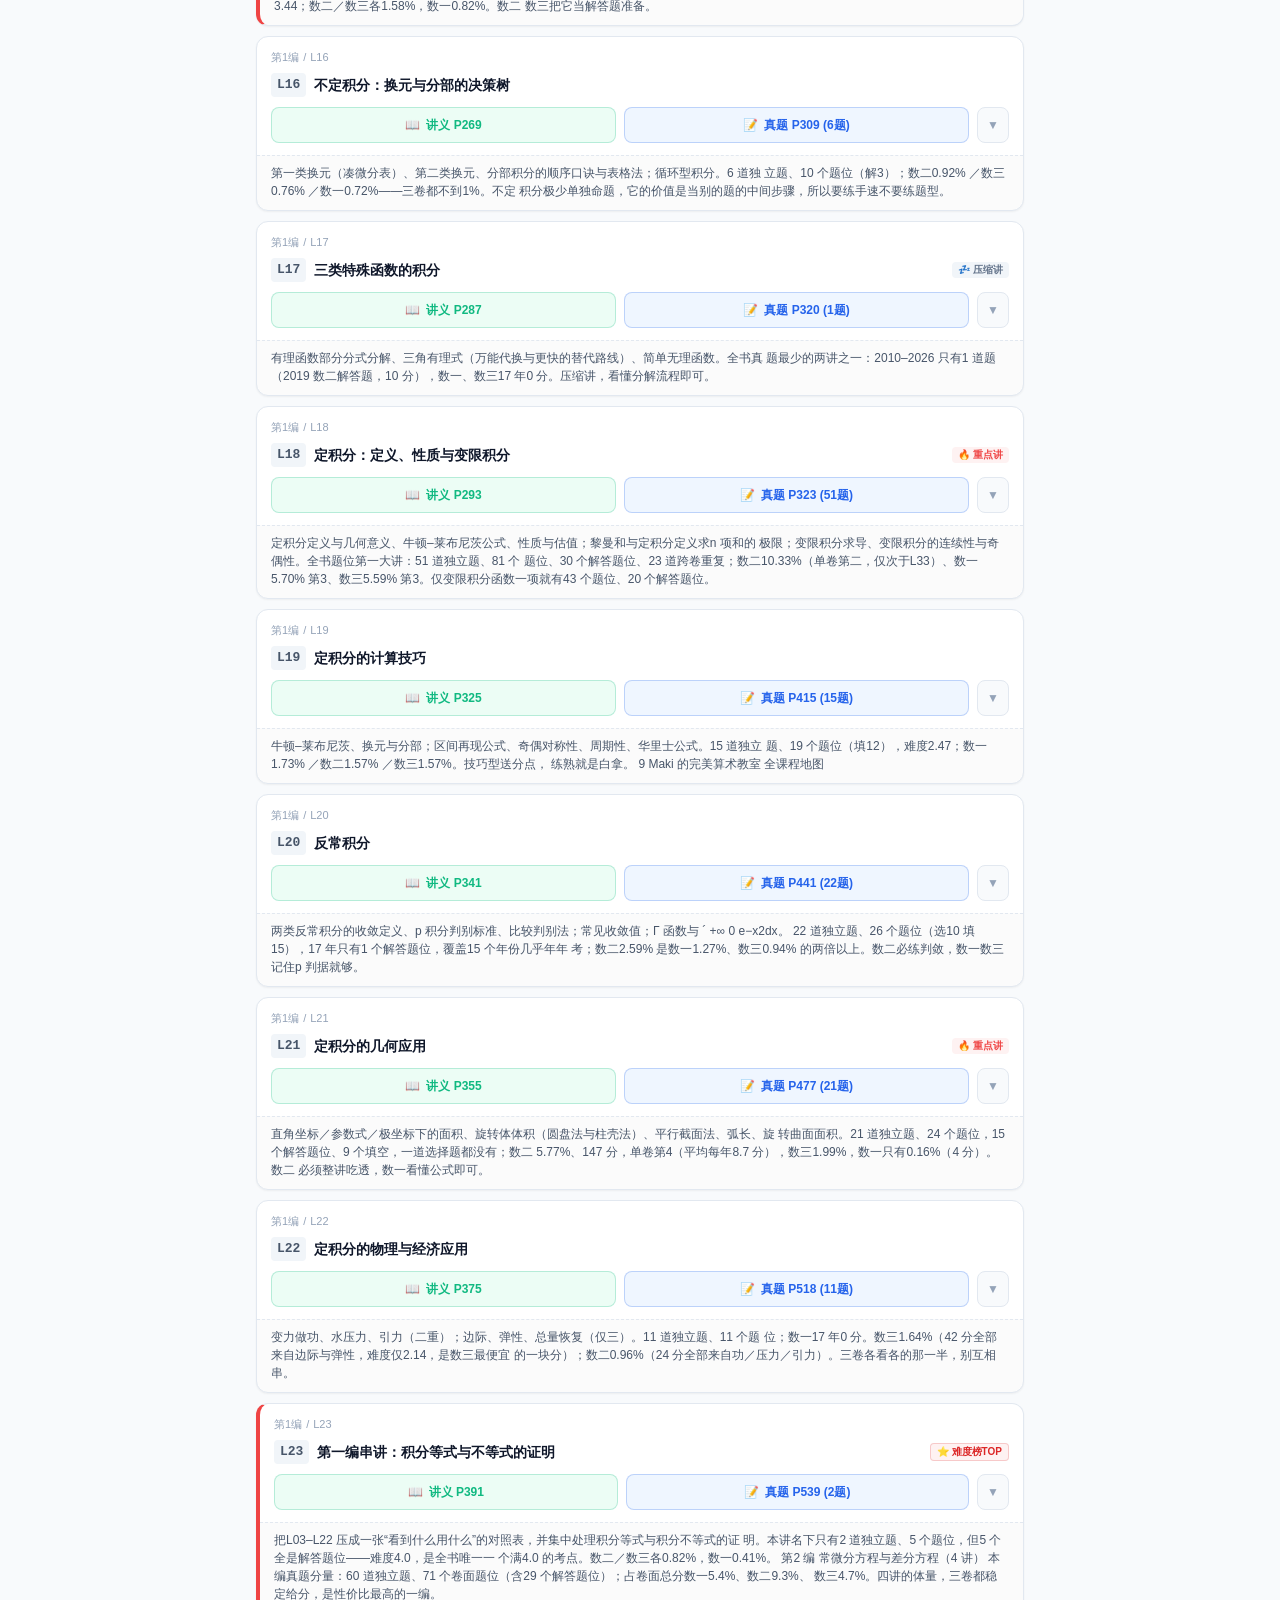
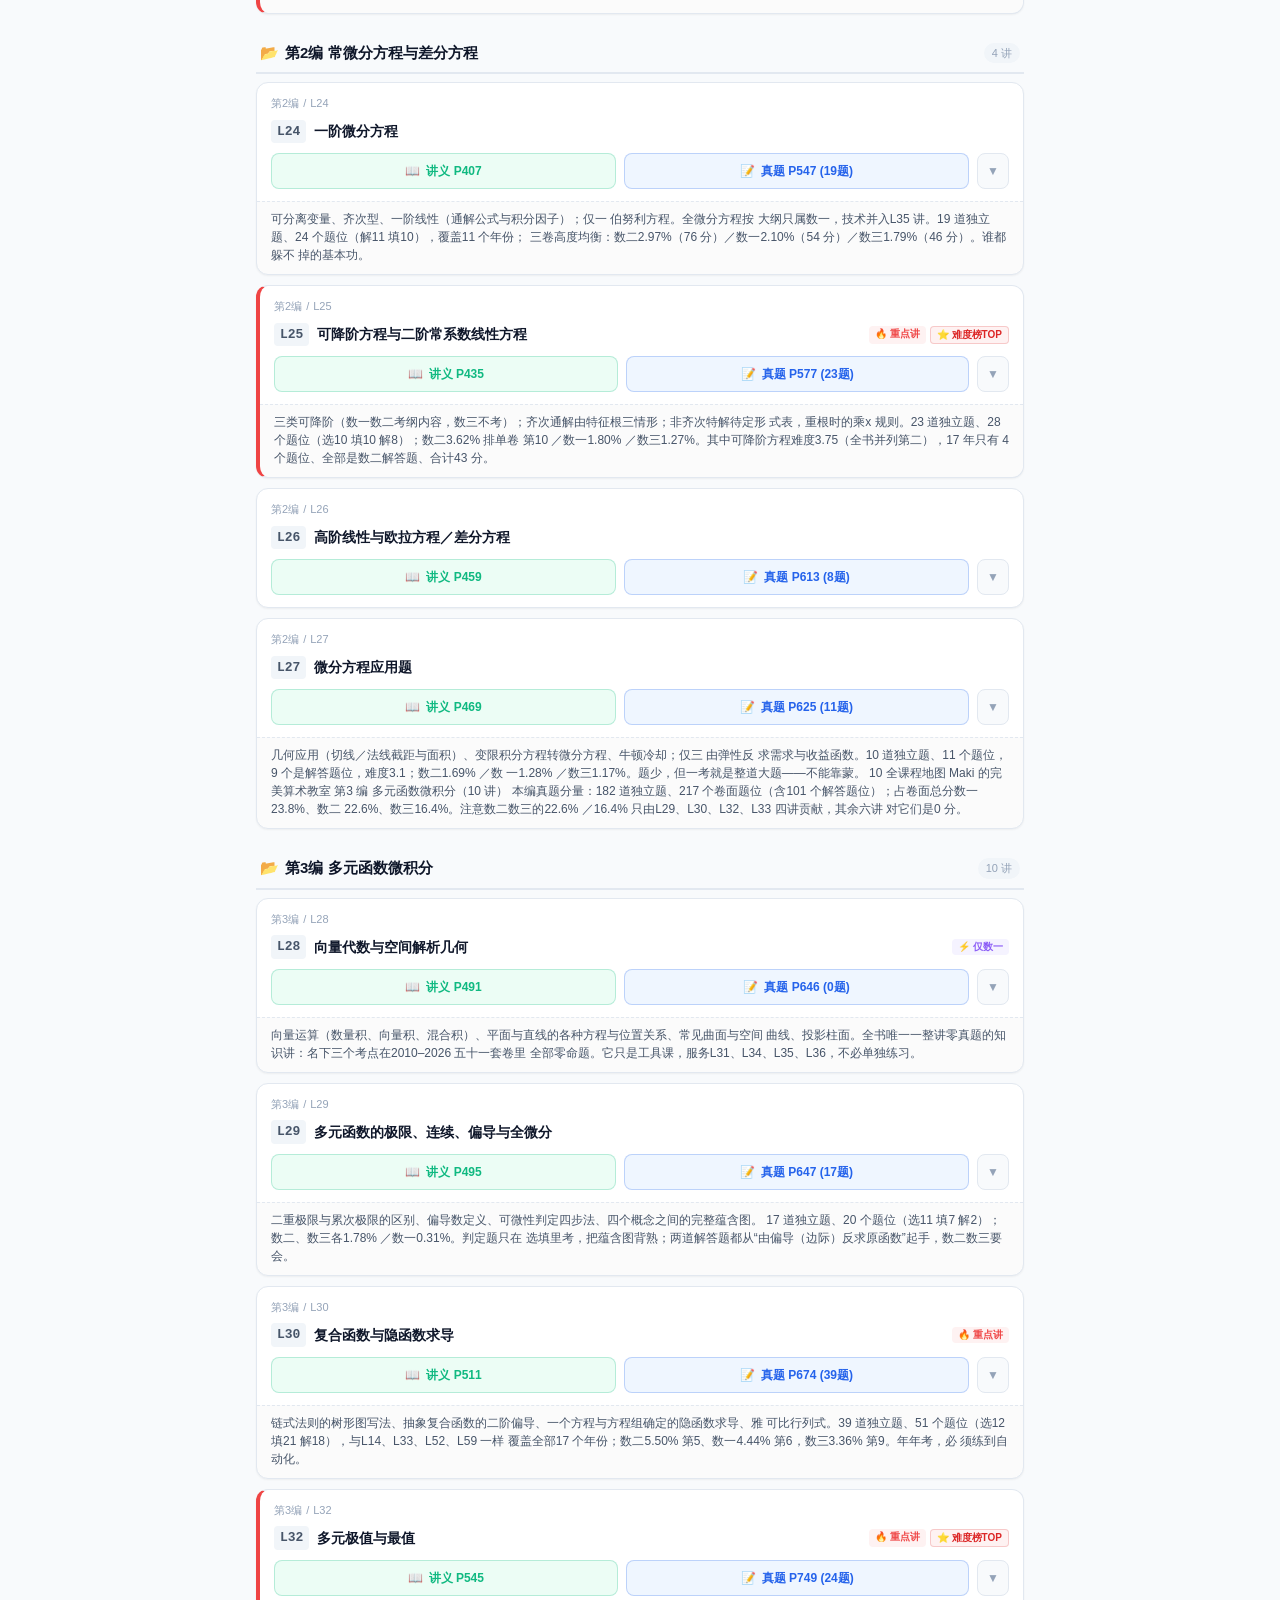
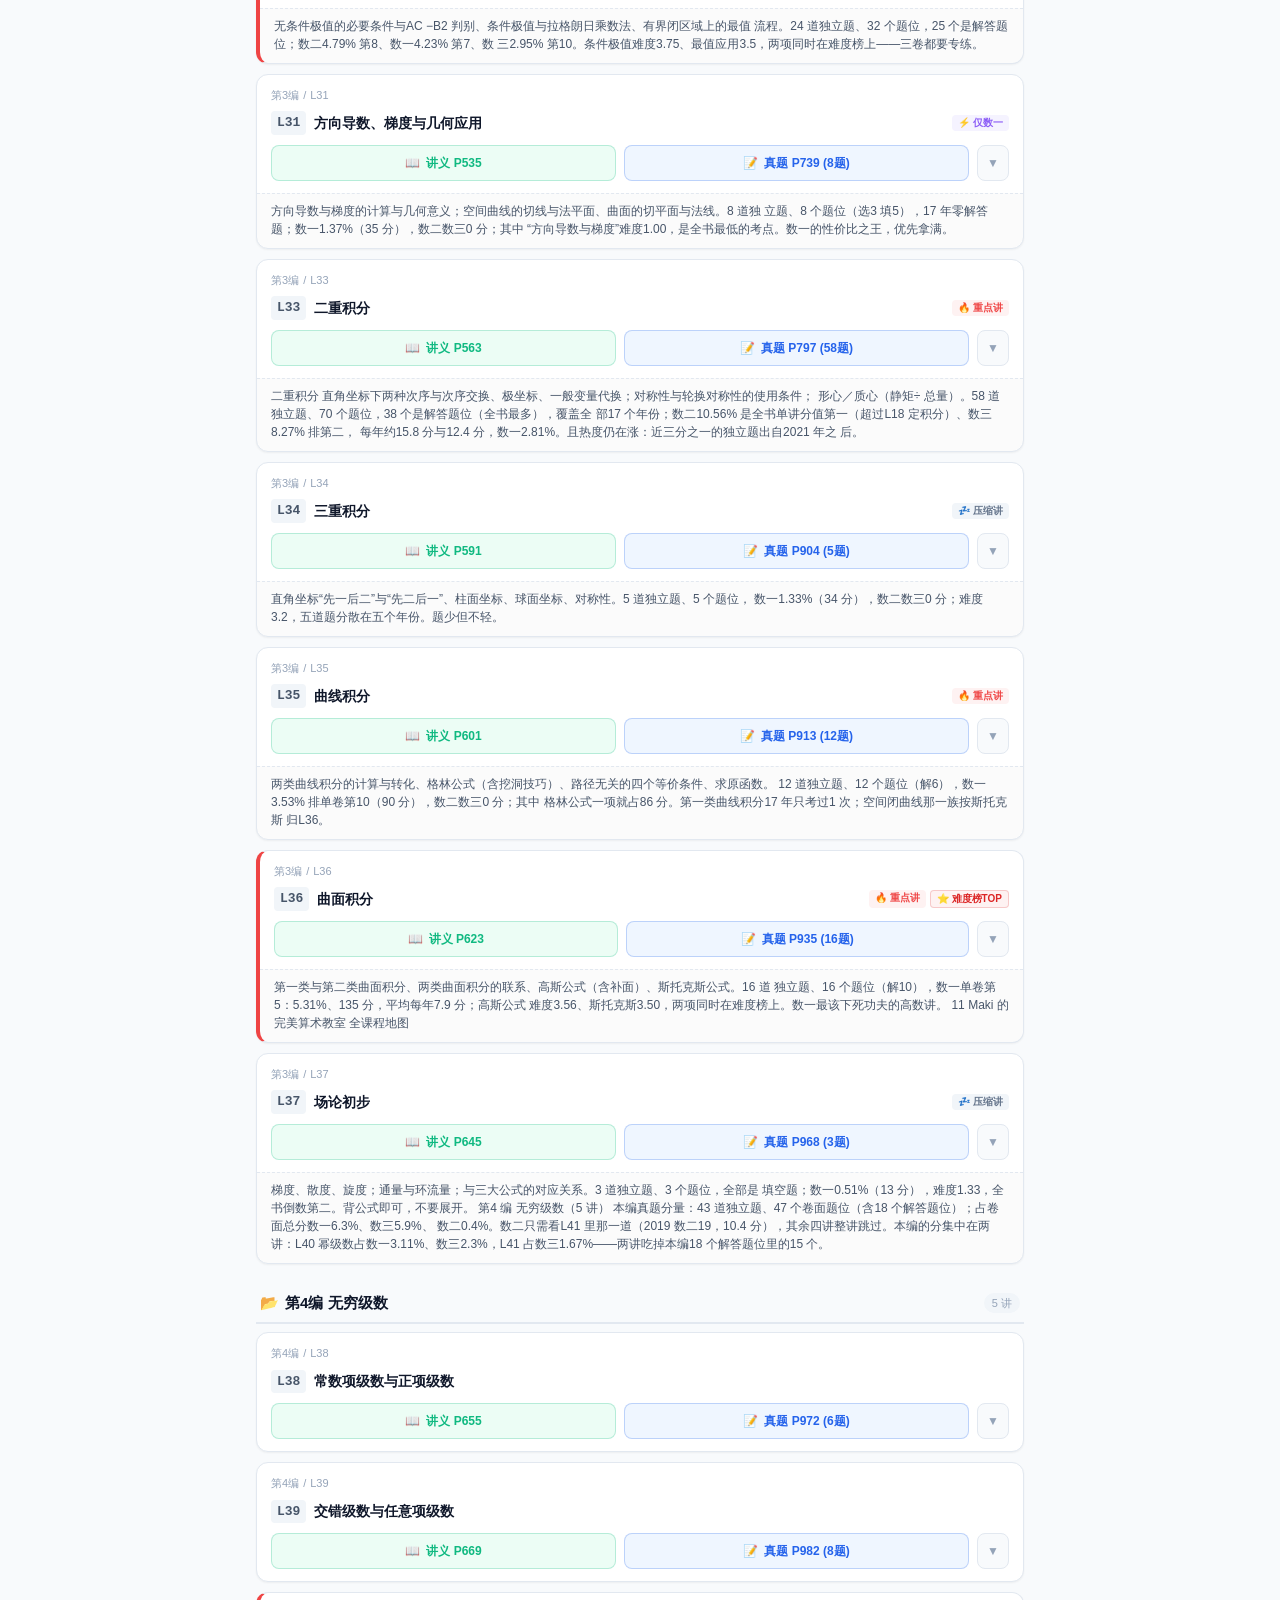
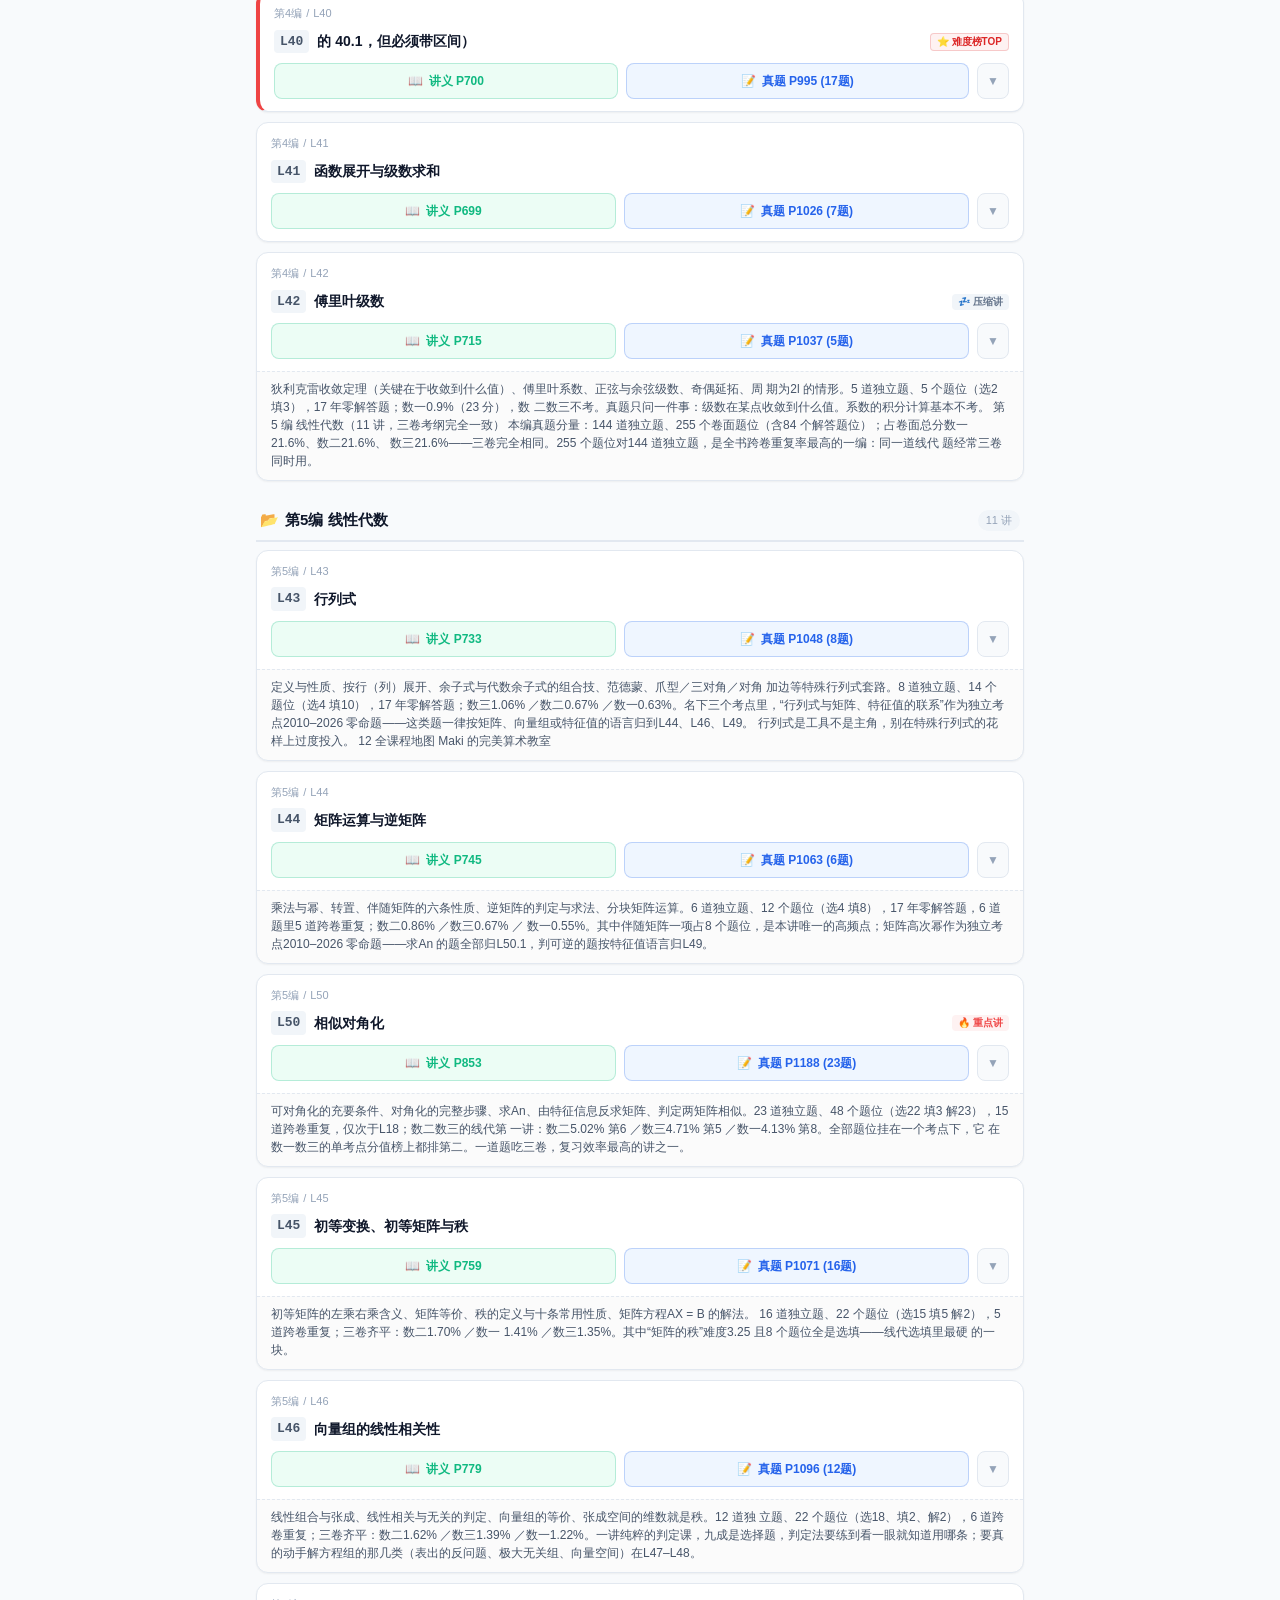
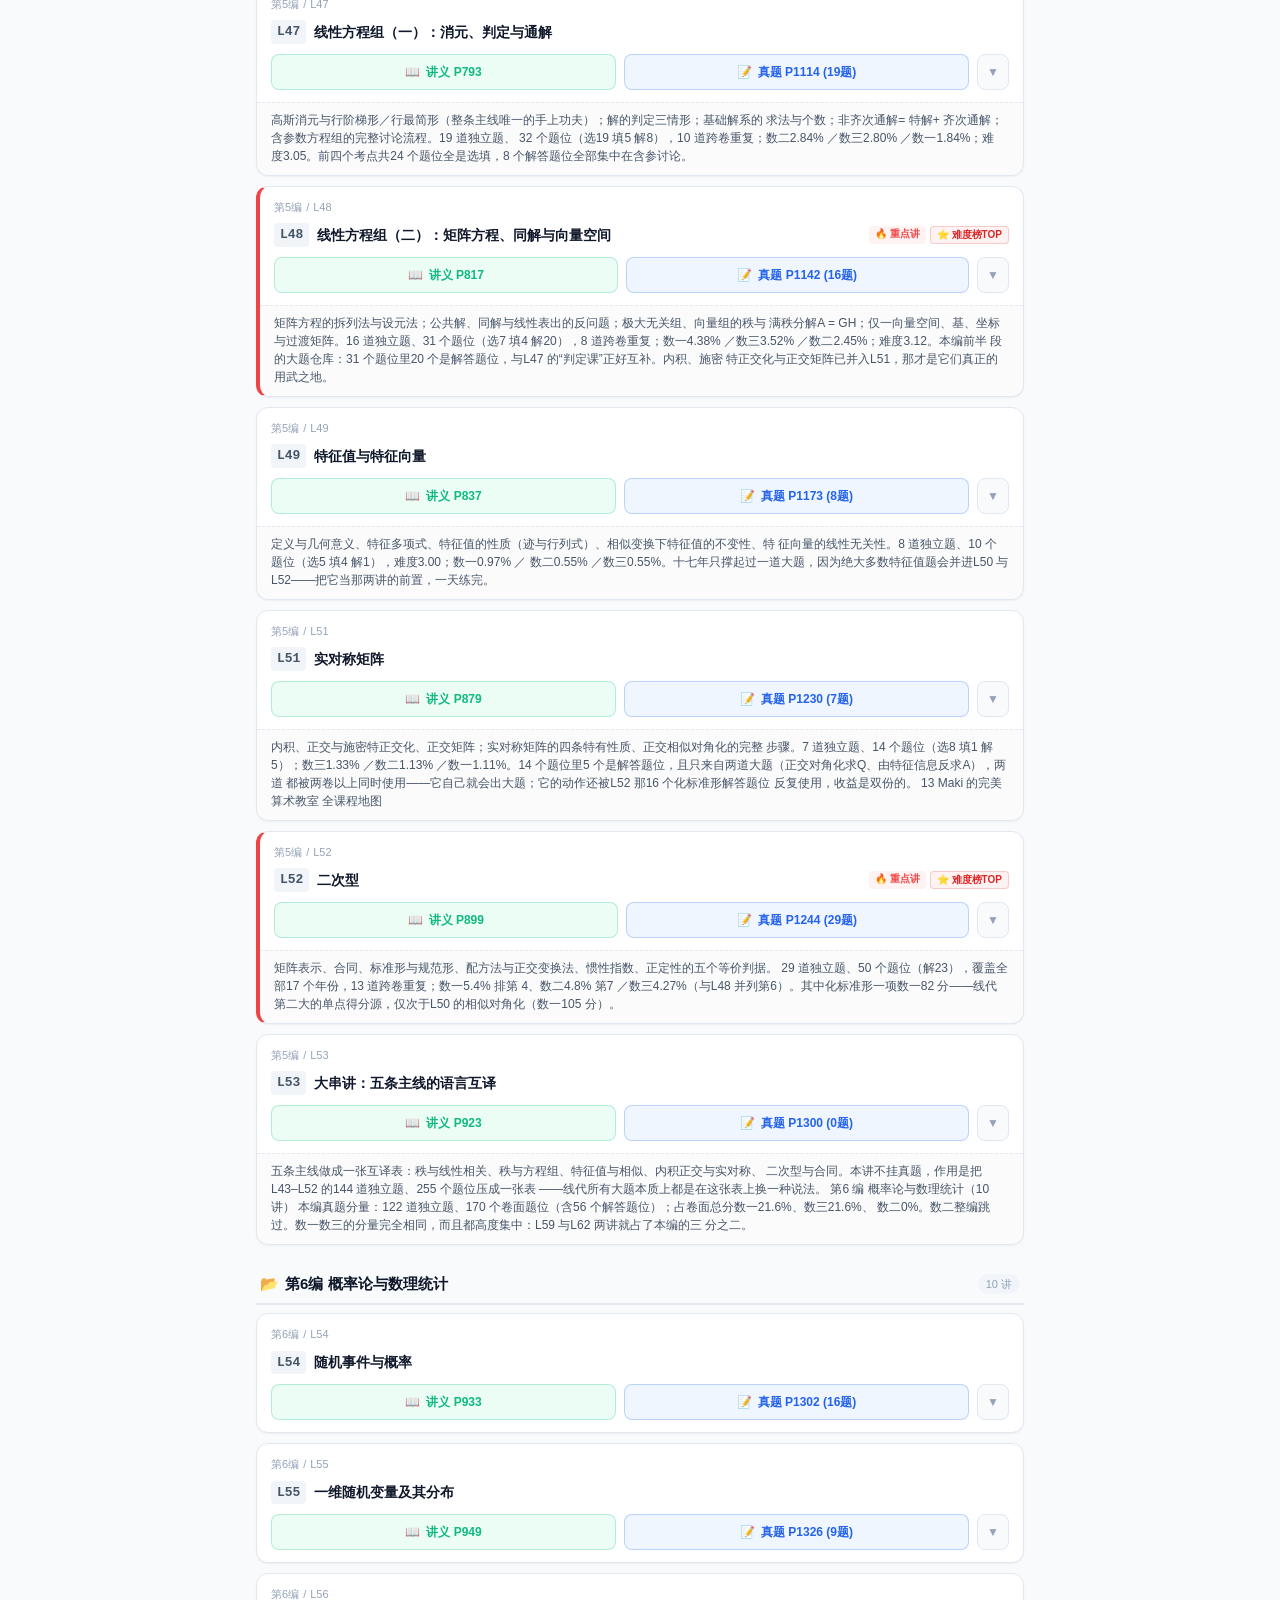
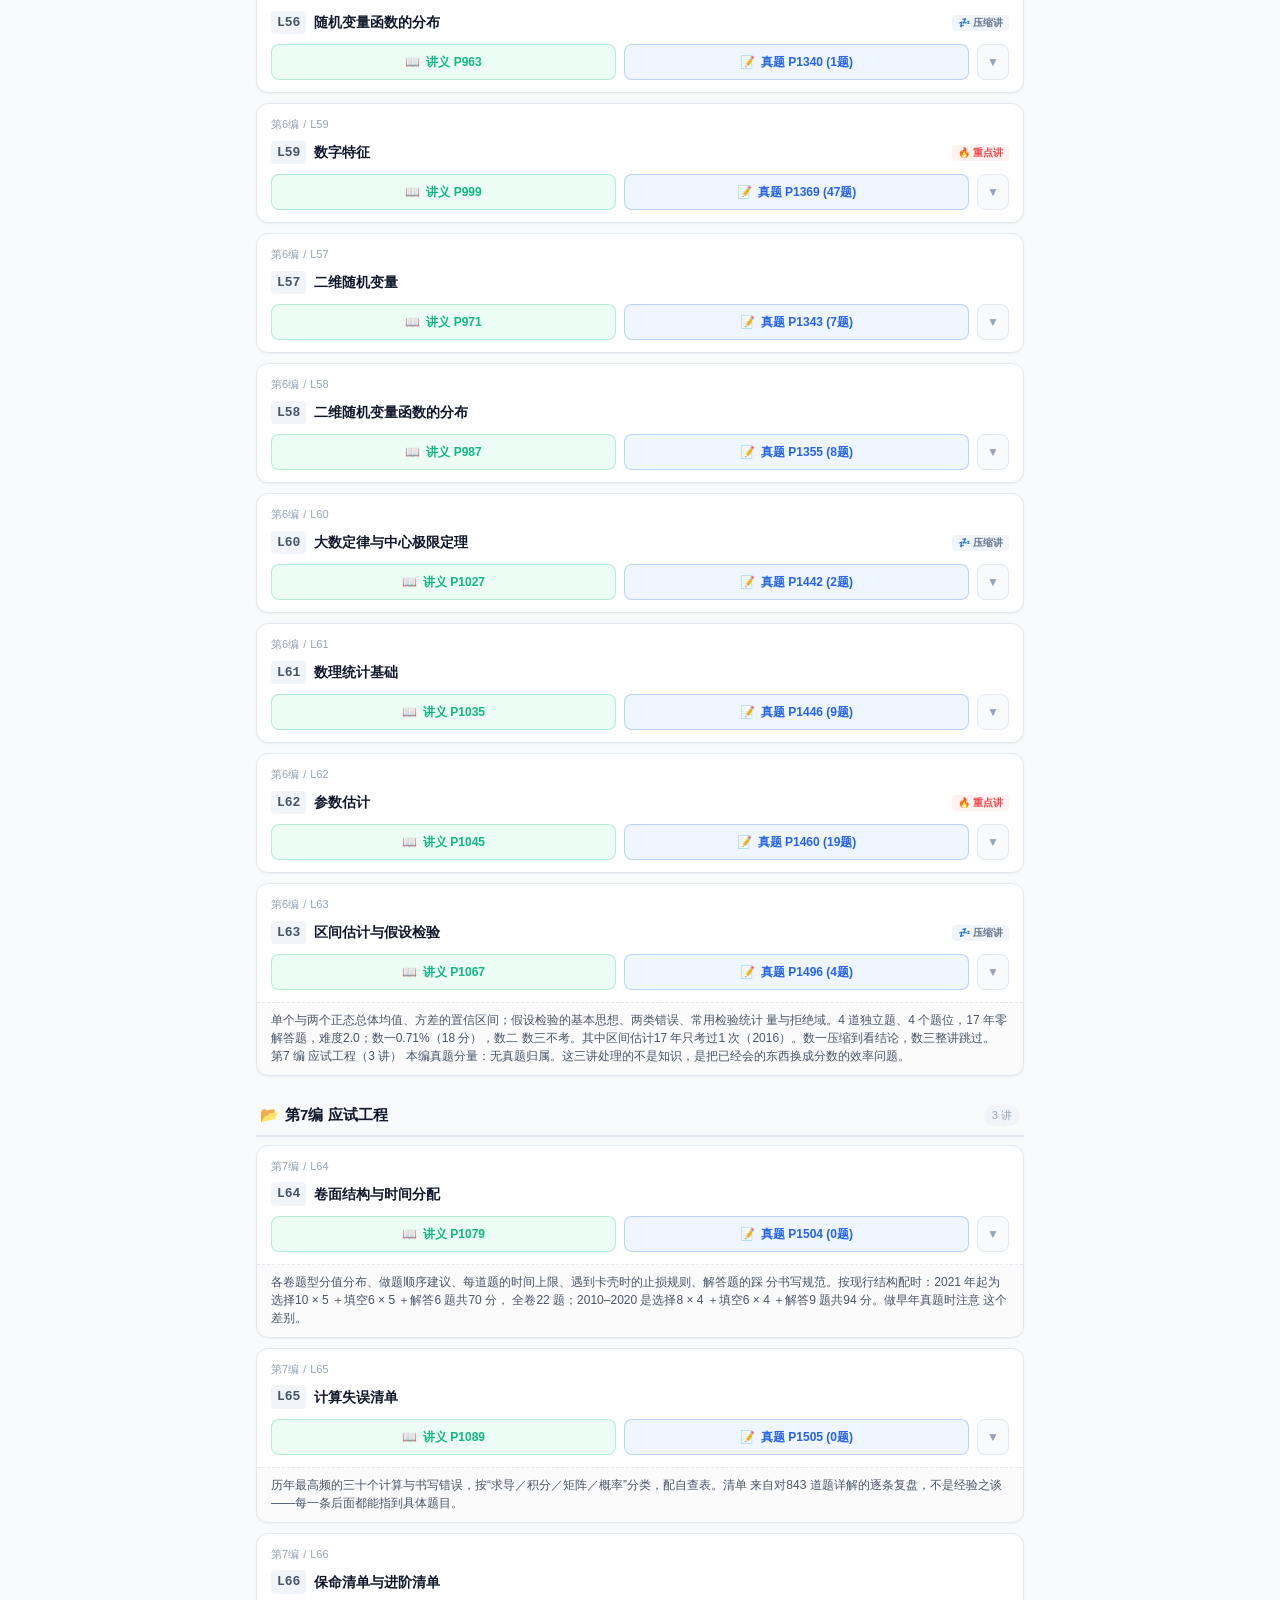
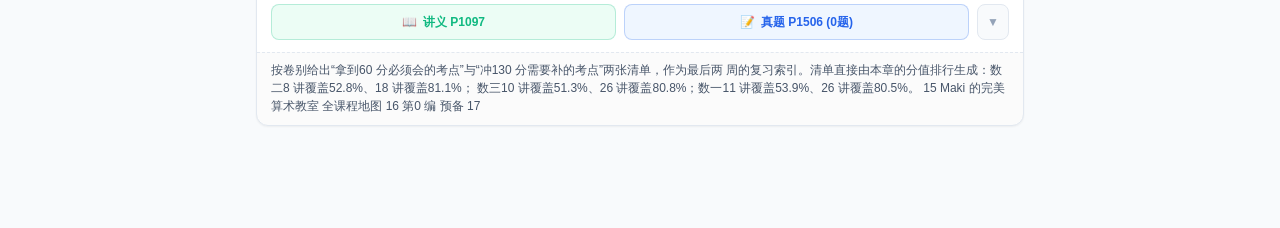
==== commit 5436a666: "Overhaul Maki Math to pure search engine architecture with 3-column results, hot tags, and recent hi" ====
--- a/index.html
+++ b/index.html
@@ -6,18 +6,18 @@
   <meta name="apple-mobile-web-app-capable" content="yes">
   <meta name="apple-mobile-web-app-status-bar-style" content="default">
   <meta name="theme-color" content="#2563eb">
-  <title>Maki 考研数学 · 随身智能复习台</title>
-  <link rel="stylesheet" href="css/style.css">
+  <title>Maki Math · 考研数学资料索引</title>
+  <link rel="stylesheet" href="css/style.css?v=3.0">
 </head>
 <body>
-  <!-- App Header -->
+  <!-- App Header - Pure Search Engine Theme -->
   <header class="app-header">
     <div class="header-top">
       <div class="app-title-group">
         <span class="app-logo">Maki Math</span>
         <div>
-          <div style="font-weight:700;font-size:14px;line-height:1.2;">考研数学智能复习台</div>
-          <div class="app-subtitle">大串讲 ⇄ 真题精解 随身联动</div>
+          <div style="font-weight:700;font-size:14px;line-height:1.2;">考研数学资料索引</div>
+          <div class="app-subtitle">大串讲 × 真题精解 · 一站式极速检索</div>
         </div>
       </div>
       <div class="header-actions">
@@ -25,25 +25,47 @@
       </div>
     </div>
 
-    <!-- Search Input -->
+    <!-- Prominent Search Box -->
     <div class="search-wrapper">
       <span class="search-icon">🔍</span>
-      <input type="search" id="search-input" class="search-input" placeholder="哪里不会搜哪里：海涅、泰勒、3.1、2022数一..." autocomplete="off">
+      <input type="search" id="search-input" class="search-input" placeholder="搜索考点 / 题目 / 年份 / 拼音 (如: 泰勒、2015数一9、极值)..." autocomplete="off">
       <button class="search-clear" id="search-clear">✕</button>
+    </div>
+
+    <!-- Hot Search Keywords -->
+    <div class="hot-search-row">
+      <span class="hot-label">快捷搜索:</span>
+      <span class="hot-tag" data-query="泰勒">泰勒</span>
+      <span class="hot-tag" data-query="二重积分">二重积分</span>
+      <span class="hot-tag" data-query="2024数一">2024数一</span>
+      <span class="hot-tag" data-query="3.2">3.2</span>
+      <span class="hot-tag" data-query="极值">极值</span>
+      <span class="hot-tag" data-query="中值定理">中值定理</span>
+      <span class="hot-tag" data-query="2015数一9">2015数一9</span>
+      <span class="hot-tag" data-query="L10">L10</span>
     </div>
   </header>
 
-  <!-- Quick Filter Pills -->
+  <!-- Quick Filter Navigator -->
   <nav class="filter-container">
+    <!-- Perspective Switcher -->
+    <div class="filter-row" style="margin-bottom: 6px;">
+      <span class="filter-label">资料</span>
+      <div class="chip chip-view active" data-view="all">全部资料</div>
+      <div class="chip chip-view" data-view="lecture">📖 仅大串讲 (讲义)</div>
+      <div class="chip chip-view" data-view="exercise">📝 仅真题分类精解</div>
+    </div>
+    <!-- Exam Filter -->
     <div class="filter-row" style="margin-bottom: 6px;">
       <span class="filter-label">卷别</span>
       <div class="chip chip-exam active" data-exam="all">全卷通查</div>
-      <div class="chip chip-exam" data-exam="math1">数一</div>
-      <div class="chip chip-exam" data-exam="math2">数二 (跳过20讲)</div>
-      <div class="chip chip-exam" data-exam="math3">数三</div>
+      <div class="chip chip-exam" data-exam="math1">数学一</div>
+      <div class="chip chip-exam" data-exam="math2">数学二 (跳过20讲)</div>
+      <div class="chip chip-exam" data-exam="math3">数学三</div>
     </div>
+    <!-- Priority Filter -->
     <div class="filter-row">
-      <span class="filter-label">重点</span>
+      <span class="filter-label">筛选</span>
       <div class="chip chip-tag active" data-tag="all">全部考点</div>
       <div class="chip chip-tag chip-fire" data-tag="top_diff">🔥 难度榜 TOP12</div>
       <div class="chip chip-tag chip-warn" data-tag="key">⭐ 重点讲</div>
@@ -52,12 +74,24 @@
     </div>
   </nav>
 
-  <!-- Dynamic Banner (e.g. for Math 2) -->
+  <!-- Dynamic Banner for Math 2 / In-App Browser -->
   <div id="status-banner" style="display: none;"></div>
+
+  <!-- Recent History Section (纯本地查阅历史) -->
+  <section id="recent-section" class="recent-history-section" style="display: none;">
+    <div class="recent-header">
+      <div class="recent-title">
+        <span>🕘</span>
+        <span>最近查阅资料</span>
+      </div>
+      <button class="recent-clear" id="recent-clear">清空历史</button>
+    </div>
+    <div class="recent-chips-flow" id="recent-flow"></div>
+  </section>
 
   <!-- Main Content Flow -->
   <main class="main-container">
-    <!-- Regular Browse Area -->
+    <!-- Regular Browse Area (3-level hierarchy) -->
     <div id="content-area">
       <div class="empty-state">
         <div class="empty-icon">⏳</div>
@@ -65,12 +99,12 @@
       </div>
     </div>
 
-    <!-- Instant Search Results Area -->
+    <!-- Instant Search Results Area (3-column categorization) -->
     <div id="search-results" class="search-results-section"></div>
   </main>
 
   <!-- Load Data and Application Logic -->
-  <script src="data/math_data.js"></script>
-  <script src="js/app.js"></script>
+  <script src="data/math_data.js?v=3.0"></script>
+  <script src="js/app.js?v=3.0"></script>
 </body>
 </html>
--- a/css/style.css
+++ b/css/style.css
@@ -1,4 +1,4 @@
-/* Mobile-First Modern Theme for Maki Math Study Hub */
+/* Mobile-First Modern Theme for Maki Math Search & Reference Index */
 :root {
   --bg-primary: #f8fafc;
   --bg-card: #ffffff;
@@ -59,7 +59,6 @@
   }
 }
 
-/* Explicit Dark Mode Overrides */
 body.dark-theme {
   --bg-primary: #090d16;
   --bg-card: #131b2e;
@@ -99,7 +98,7 @@
   padding-bottom: 70px;
 }
 
-/* App Header */
+/* App Header - Search Engine Style */
 .app-header {
   position: sticky;
   top: 0;
@@ -108,7 +107,7 @@
   border-bottom: 1px solid var(--border-color);
   backdrop-filter: blur(12px);
   -webkit-backdrop-filter: blur(12px);
-  padding: 12px 16px;
+  padding: 12px 16px 10px 16px;
   box-shadow: var(--shadow-sm);
 }
 
@@ -116,7 +115,7 @@
   display: flex;
   align-items: center;
   justify-content: space-between;
-  margin-bottom: 10px;
+  margin-bottom: 8px;
 }
 
 .app-title-group {
@@ -126,11 +125,12 @@
 }
 
 .app-logo {
-  font-size: 20px;
+  font-size: 19px;
   background: linear-gradient(135deg, #2563eb, #8b5cf6);
   -webkit-background-clip: text;
   -webkit-text-fill-color: transparent;
   font-weight: 800;
+  letter-spacing: -0.5px;
 }
 
 .app-subtitle {
@@ -148,14 +148,14 @@
   background: var(--bg-card-hover);
   border: 1px solid var(--border-color);
   color: var(--text-secondary);
-  width: 34px;
-  height: 34px;
+  width: 32px;
+  height: 32px;
   border-radius: var(--radius-full);
   display: flex;
   align-items: center;
   justify-content: center;
   cursor: pointer;
-  font-size: 15px;
+  font-size: 14px;
   transition: all 0.2s;
 }
 
@@ -165,7 +165,7 @@
   border-color: var(--primary);
 }
 
-/* Search Box */
+/* Prominent Search Box */
 .search-wrapper {
   position: relative;
   display: flex;
@@ -174,21 +174,22 @@
 
 .search-icon {
   position: absolute;
-  left: 12px;
-  color: var(--text-muted);
+  left: 14px;
+  color: var(--primary);
   font-size: 15px;
   pointer-events: none;
 }
 
 .search-input {
   width: 100%;
-  height: 40px;
-  padding: 0 38px 0 36px;
+  height: 44px;
+  padding: 0 38px 0 38px;
   background: var(--bg-primary);
   border: 1.5px solid var(--border-color);
   border-radius: var(--radius-full);
   color: var(--text-primary);
   font-size: 14px;
+  font-weight: 500;
   transition: all 0.2s;
   outline: none;
 }
@@ -201,7 +202,7 @@
 
 .search-clear {
   position: absolute;
-  right: 10px;
+  right: 12px;
   background: none;
   border: none;
   color: var(--text-muted);
@@ -215,9 +216,49 @@
   border-radius: var(--radius-full);
 }
 
-/* Quick Filter Pills */
+/* Hot Search Suggestion Tags */
+.hot-search-row {
+  display: flex;
+  align-items: center;
+  gap: 6px;
+  margin-top: 8px;
+  overflow-x: auto;
+  white-space: nowrap;
+  scrollbar-width: none;
+  font-size: 12px;
+}
+.hot-search-row::-webkit-scrollbar {
+  display: none;
+}
+
+.hot-label {
+  color: var(--text-muted);
+  font-size: 11px;
+  font-weight: 600;
+  flex-shrink: 0;
+}
+
+.hot-tag {
+  background: var(--bg-primary);
+  color: var(--text-secondary);
+  border: 1px solid var(--border-color);
+  padding: 2px 8px;
+  border-radius: var(--radius-full);
+  font-size: 11px;
+  cursor: pointer;
+  user-select: none;
+  transition: all 0.15s;
+}
+
+.hot-tag:hover, .hot-tag:active {
+  background: var(--primary-light);
+  color: var(--primary);
+  border-color: var(--primary);
+}
+
+/* Quick Filter Container */
 .filter-container {
-  padding: 10px 16px;
+  padding: 8px 16px;
   background: var(--bg-card);
   border-bottom: 1px solid var(--border-color);
   overflow-x: auto;
@@ -230,7 +271,7 @@
 
 .filter-row {
   display: flex;
-  gap: 8px;
+  gap: 6px;
   align-items: center;
 }
 
@@ -238,15 +279,14 @@
   font-size: 11px;
   font-weight: 700;
   color: var(--text-muted);
-  margin-right: 4px;
-  text-transform: uppercase;
+  margin-right: 2px;
 }
 
 .chip {
   display: inline-flex;
   align-items: center;
   gap: 4px;
-  padding: 5px 12px;
+  padding: 4px 10px;
   border-radius: var(--radius-full);
   font-size: 12px;
   font-weight: 500;
@@ -285,9 +325,70 @@
   border-color: #475569;
 }
 
-/* Status / Alert Banner */
+/* Recent History Box */
+.recent-history-section {
+  background: var(--bg-card);
+  border: 1px solid var(--border-color);
+  border-radius: var(--radius-md);
+  margin: 12px 16px 0 16px;
+  padding: 10px 14px;
+  box-shadow: var(--shadow-sm);
+}
+
+.recent-header {
+  display: flex;
+  align-items: center;
+  justify-content: space-between;
+  margin-bottom: 8px;
+}
+
+.recent-title {
+  font-size: 12px;
+  font-weight: 700;
+  color: var(--text-secondary);
+  display: flex;
+  align-items: center;
+  gap: 4px;
+}
+
+.recent-clear {
+  background: none;
+  border: none;
+  font-size: 11px;
+  color: var(--text-muted);
+  cursor: pointer;
+}
+
+.recent-chips-flow {
+  display: flex;
+  flex-wrap: wrap;
+  gap: 6px;
+}
+
+.recent-chip {
+  display: inline-flex;
+  align-items: center;
+  gap: 4px;
+  padding: 4px 10px;
+  border-radius: var(--radius-sm);
+  background: var(--bg-primary);
+  border: 1px solid var(--border-color);
+  font-size: 11px;
+  font-weight: 500;
+  color: var(--text-secondary);
+  text-decoration: none;
+  transition: all 0.15s;
+}
+
+.recent-chip:hover {
+  background: var(--primary-light);
+  color: var(--primary);
+  border-color: var(--primary);
+}
+
+/* Status Banner */
 .status-banner {
-  margin: 12px 16px 4px 16px;
+  margin: 10px 16px 0 16px;
   padding: 10px 14px;
   border-radius: var(--radius-md);
   font-size: 12px;
@@ -314,9 +415,45 @@
   padding: 12px 16px;
 }
 
+/* Search Categories (三段式分流) */
+.search-category-block {
+  margin-bottom: 20px;
+}
+
+.search-cat-title {
+  font-size: 13px;
+  font-weight: 700;
+  margin-bottom: 8px;
+  display: flex;
+  align-items: center;
+  gap: 6px;
+}
+
+.search-cat-title.cat-lecture {
+  color: var(--primary);
+}
+
+.search-cat-title.cat-exercise {
+  color: var(--accent-orange);
+}
+
+.search-cat-title.cat-subtopic {
+  color: var(--accent-green);
+}
+
+/* Breadcrumb Trail */
+.breadcrumb-trail {
+  font-size: 11px;
+  color: var(--text-muted);
+  display: flex;
+  align-items: center;
+  gap: 4px;
+  margin-bottom: 2px;
+}
+
 /* Part Header */
 .part-group {
-  margin-bottom: 24px;
+  margin-bottom: 20px;
 }
 
 .part-header {
@@ -351,7 +488,7 @@
   background: var(--bg-card);
   border: 1px solid var(--border-color);
   border-radius: var(--radius-md);
-  margin-bottom: 12px;
+  margin-bottom: 10px;
   box-shadow: var(--shadow-sm);
   overflow: hidden;
   transition: all 0.2s;
@@ -376,7 +513,7 @@
   cursor: pointer;
   display: flex;
   flex-direction: column;
-  gap: 8px;
+  gap: 6px;
 }
 
 .card-top-row {
@@ -510,7 +647,7 @@
 
 /* Summary text */
 .lec-summary-box {
-  padding: 8px 14px 12px 14px;
+  padding: 8px 14px 10px 14px;
   font-size: 12px;
   color: var(--text-secondary);
   line-height: 1.5;
@@ -643,7 +780,7 @@
 /* Empty State */
 .empty-state {
   text-align: center;
-  padding: 48px 16px;
+  padding: 36px 16px;
   color: var(--text-muted);
 }
 
@@ -651,41 +788,3 @@
   font-size: 36px;
   margin-bottom: 8px;
 }
-
-/* Floating Bottom Navigation for Phone */
-.floating-bottom-bar {
-  position: fixed;
-  bottom: 12px;
-  left: 50%;
-  transform: translateX(-50%);
-  display: flex;
-  gap: 8px;
-  background: var(--bg-card);
-  padding: 6px 12px;
-  border-radius: var(--radius-full);
-  border: 1px solid var(--border-color);
-  box-shadow: var(--shadow-lg);
-  z-index: 90;
-  backdrop-filter: blur(8px);
-}
-
-.pill-btn {
-  display: flex;
-  align-items: center;
-  gap: 6px;
-  padding: 6px 14px;
-  border-radius: var(--radius-full);
-  font-size: 12px;
-  font-weight: 600;
-  border: none;
-  cursor: pointer;
-  background: var(--bg-card-hover);
-  color: var(--text-primary);
-  text-decoration: none;
-  transition: all 0.2s;
-}
-
-.pill-btn.primary {
-  background: var(--primary);
-  color: #ffffff;
-}
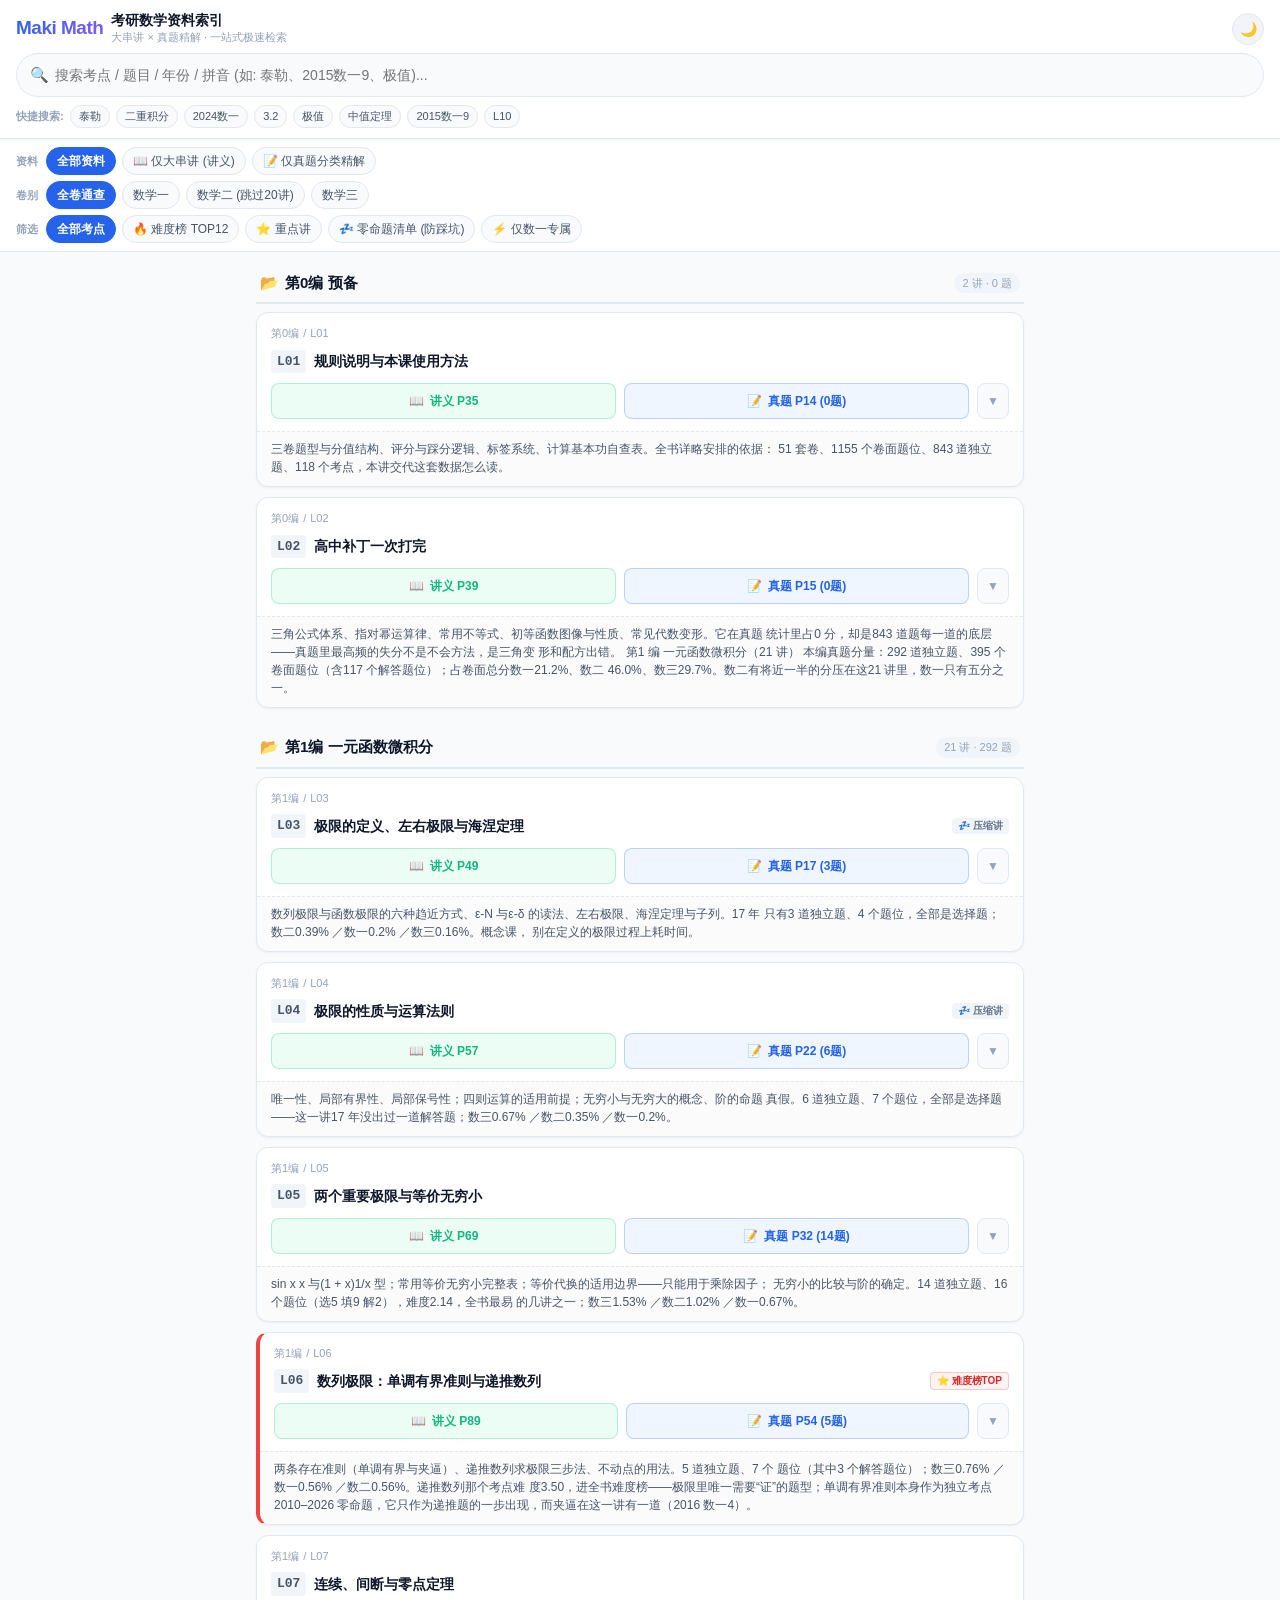
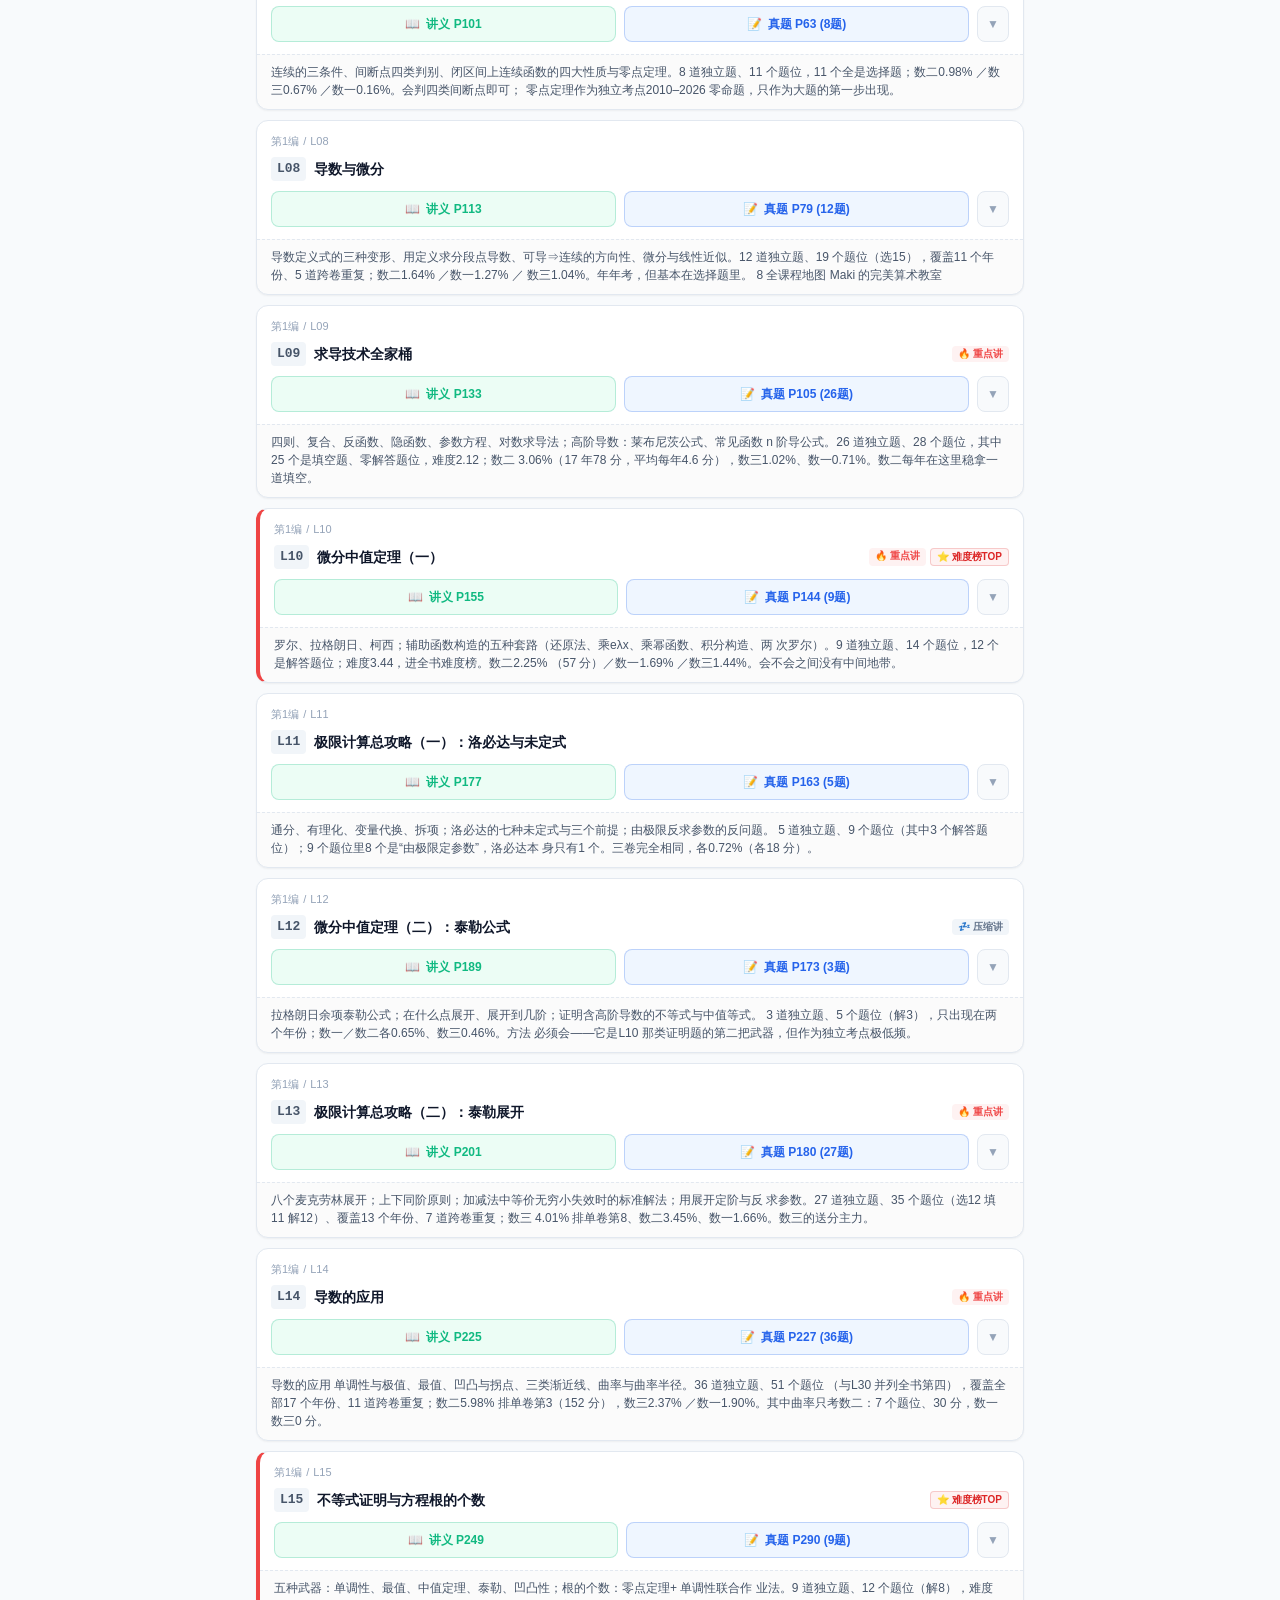
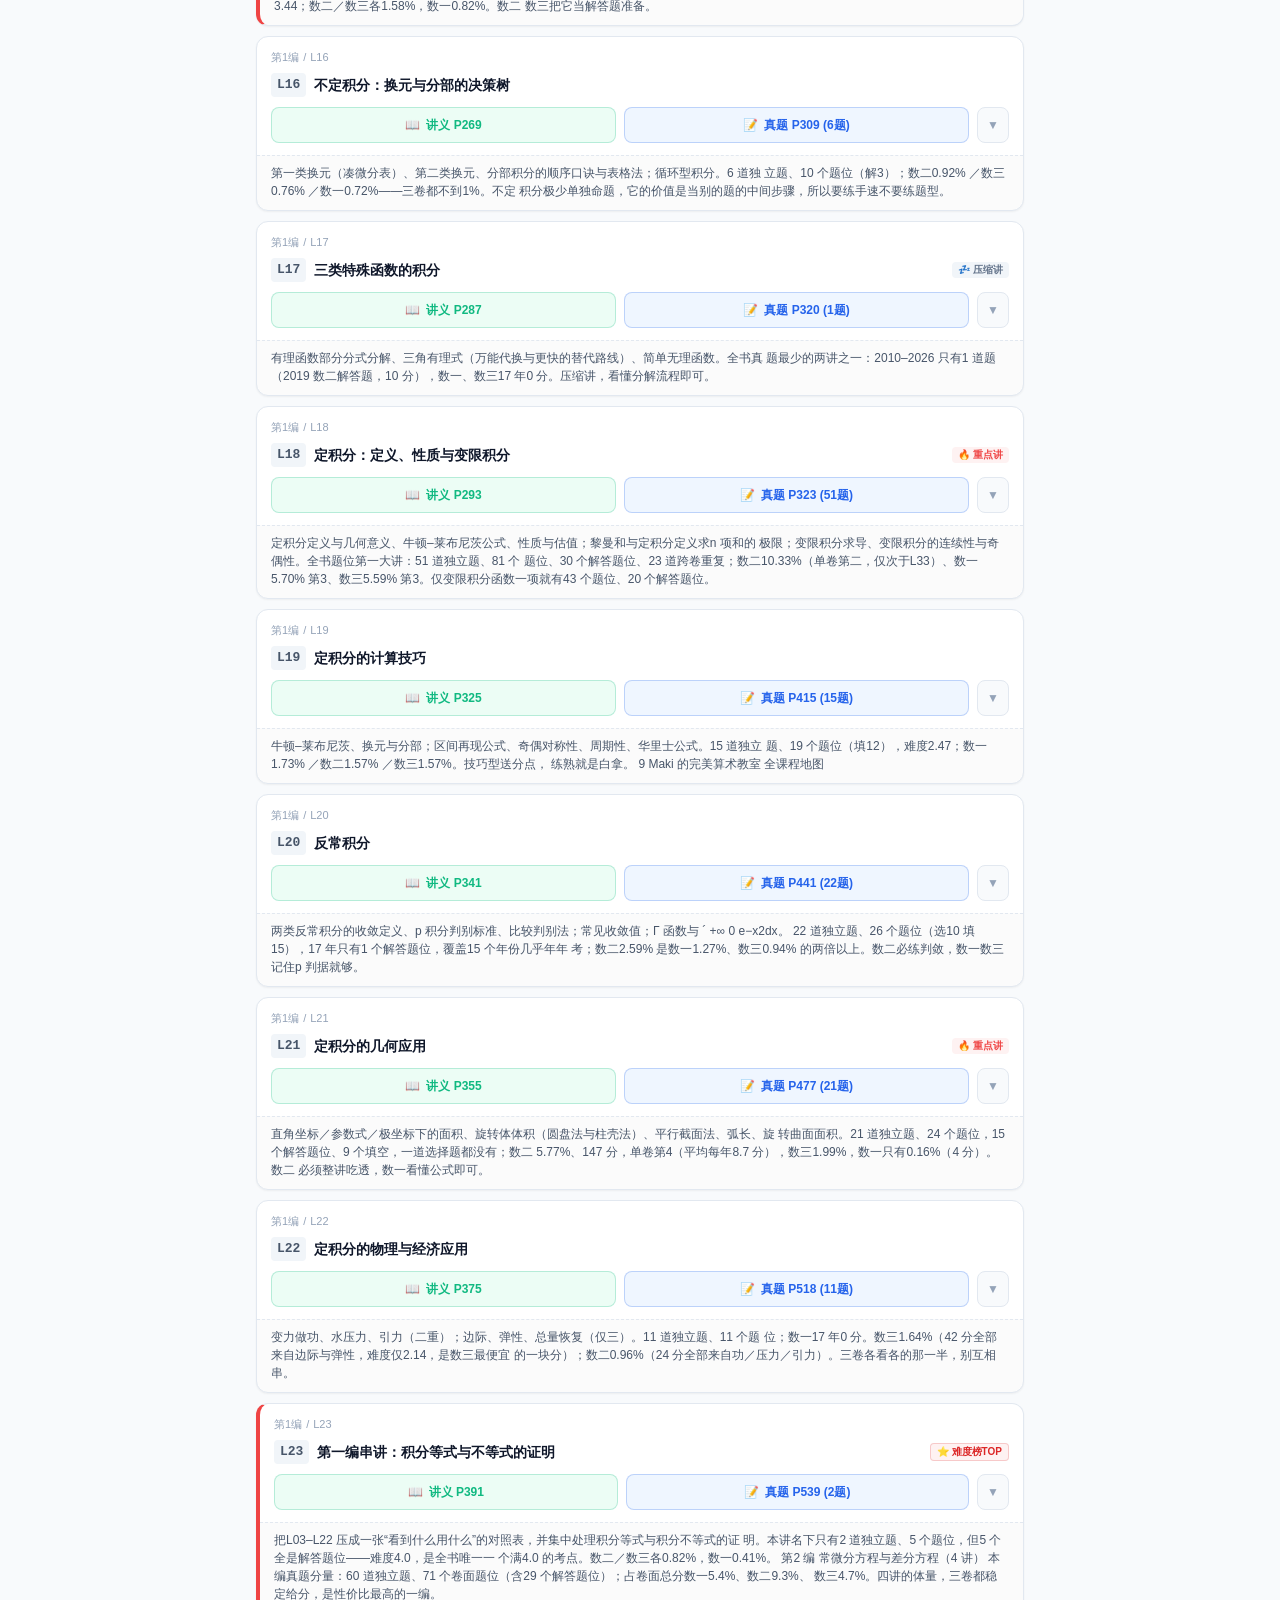
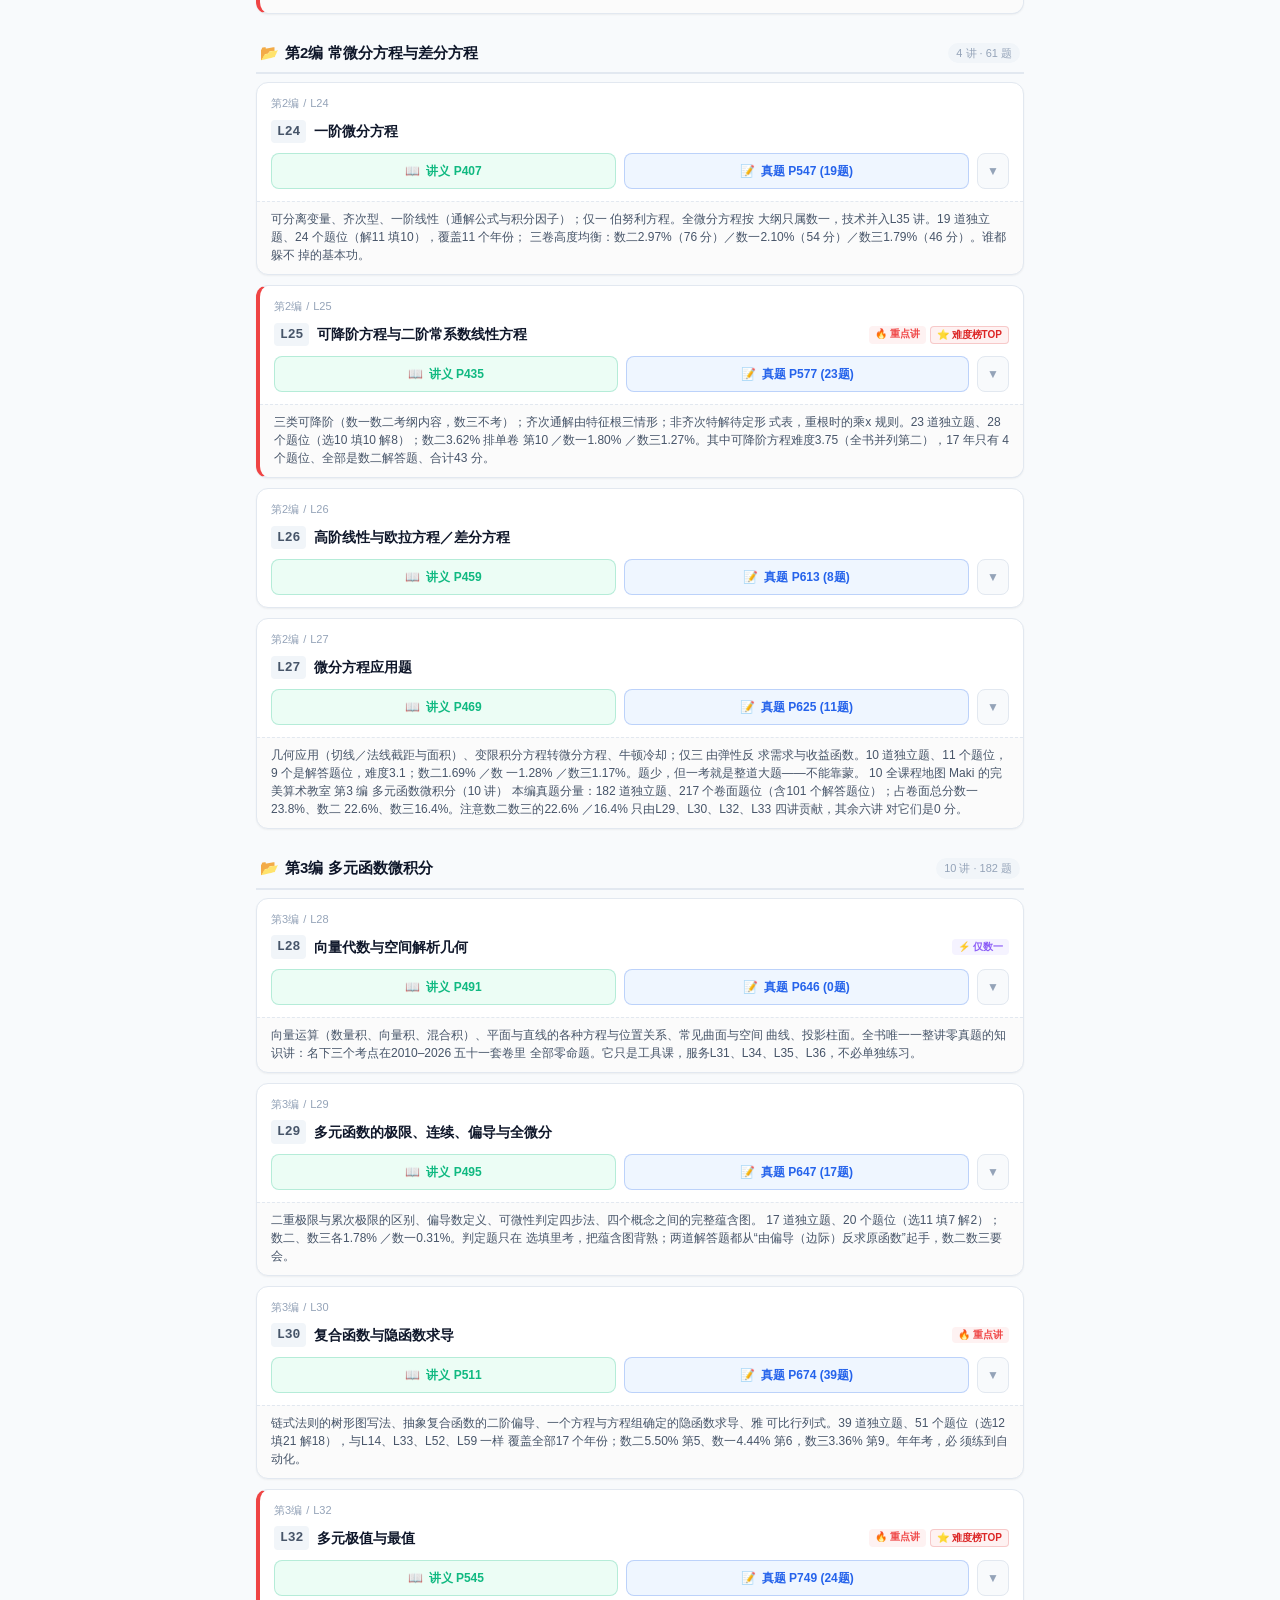
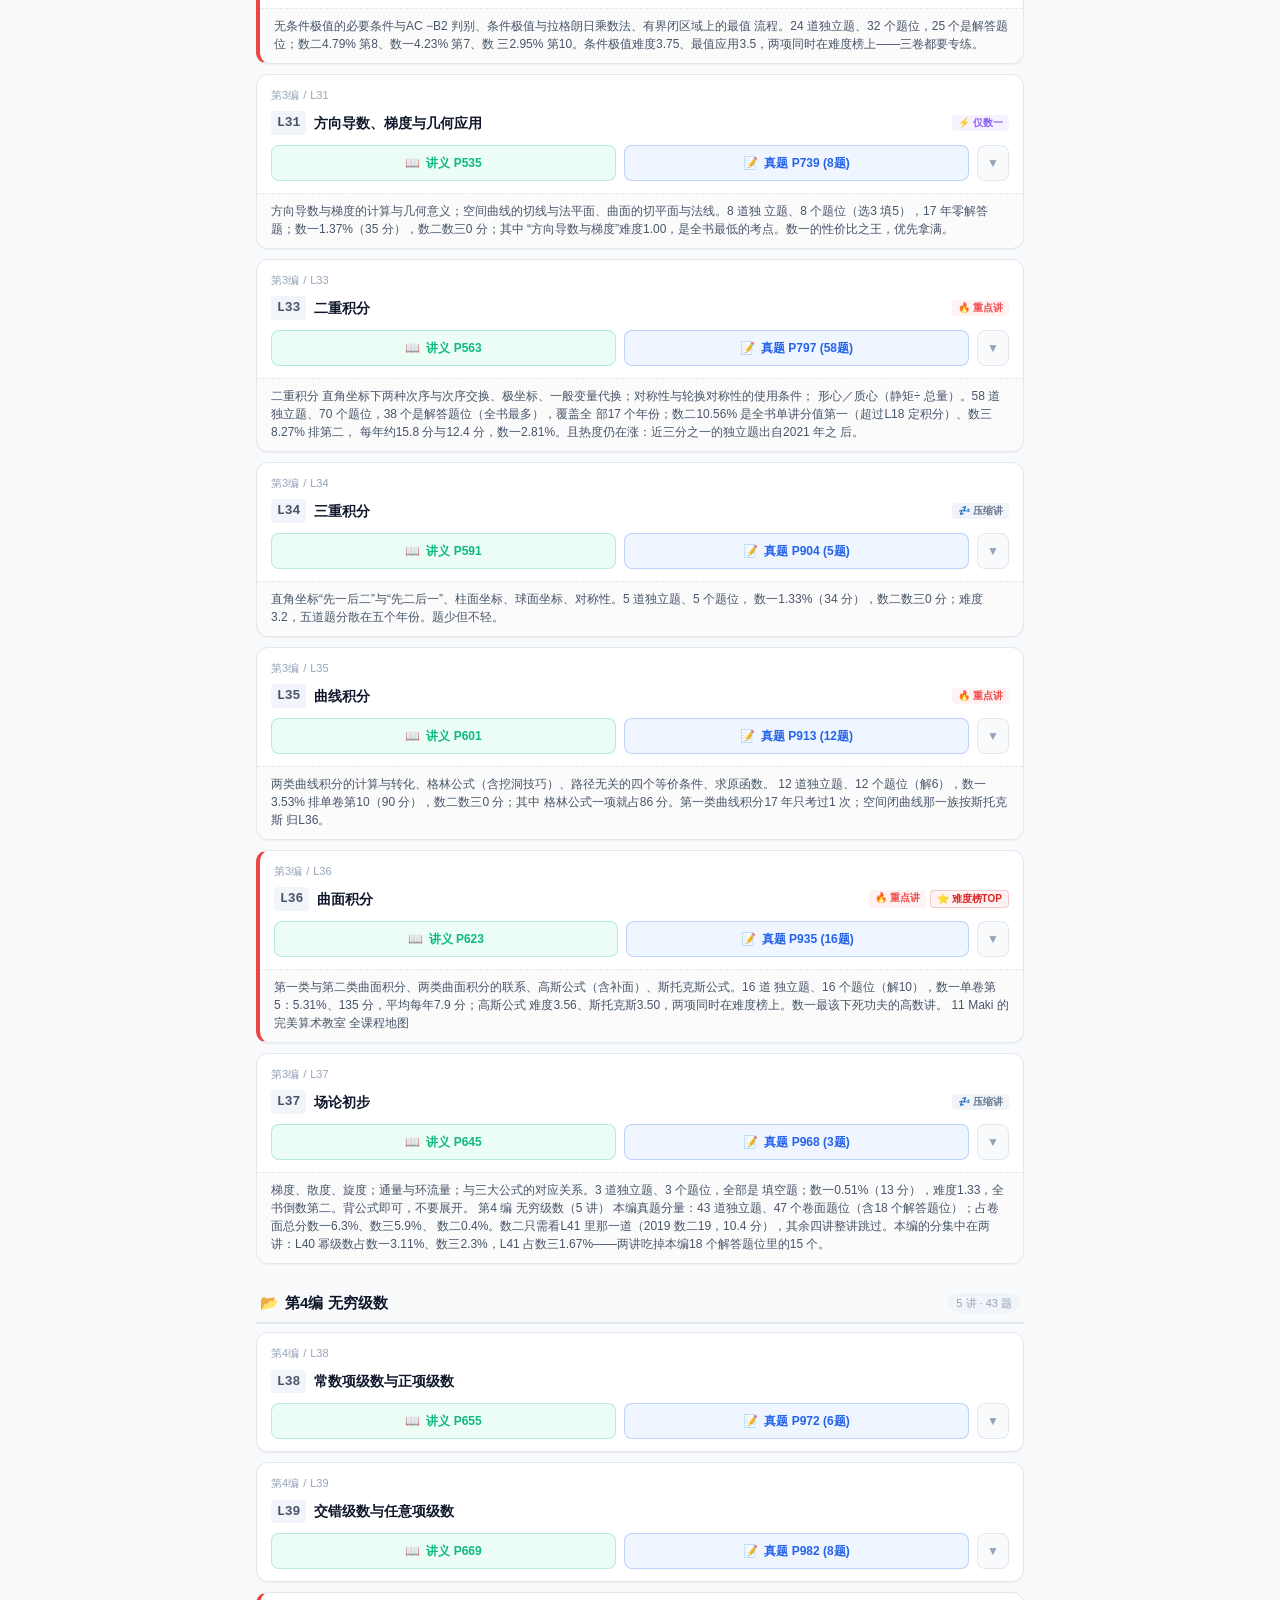
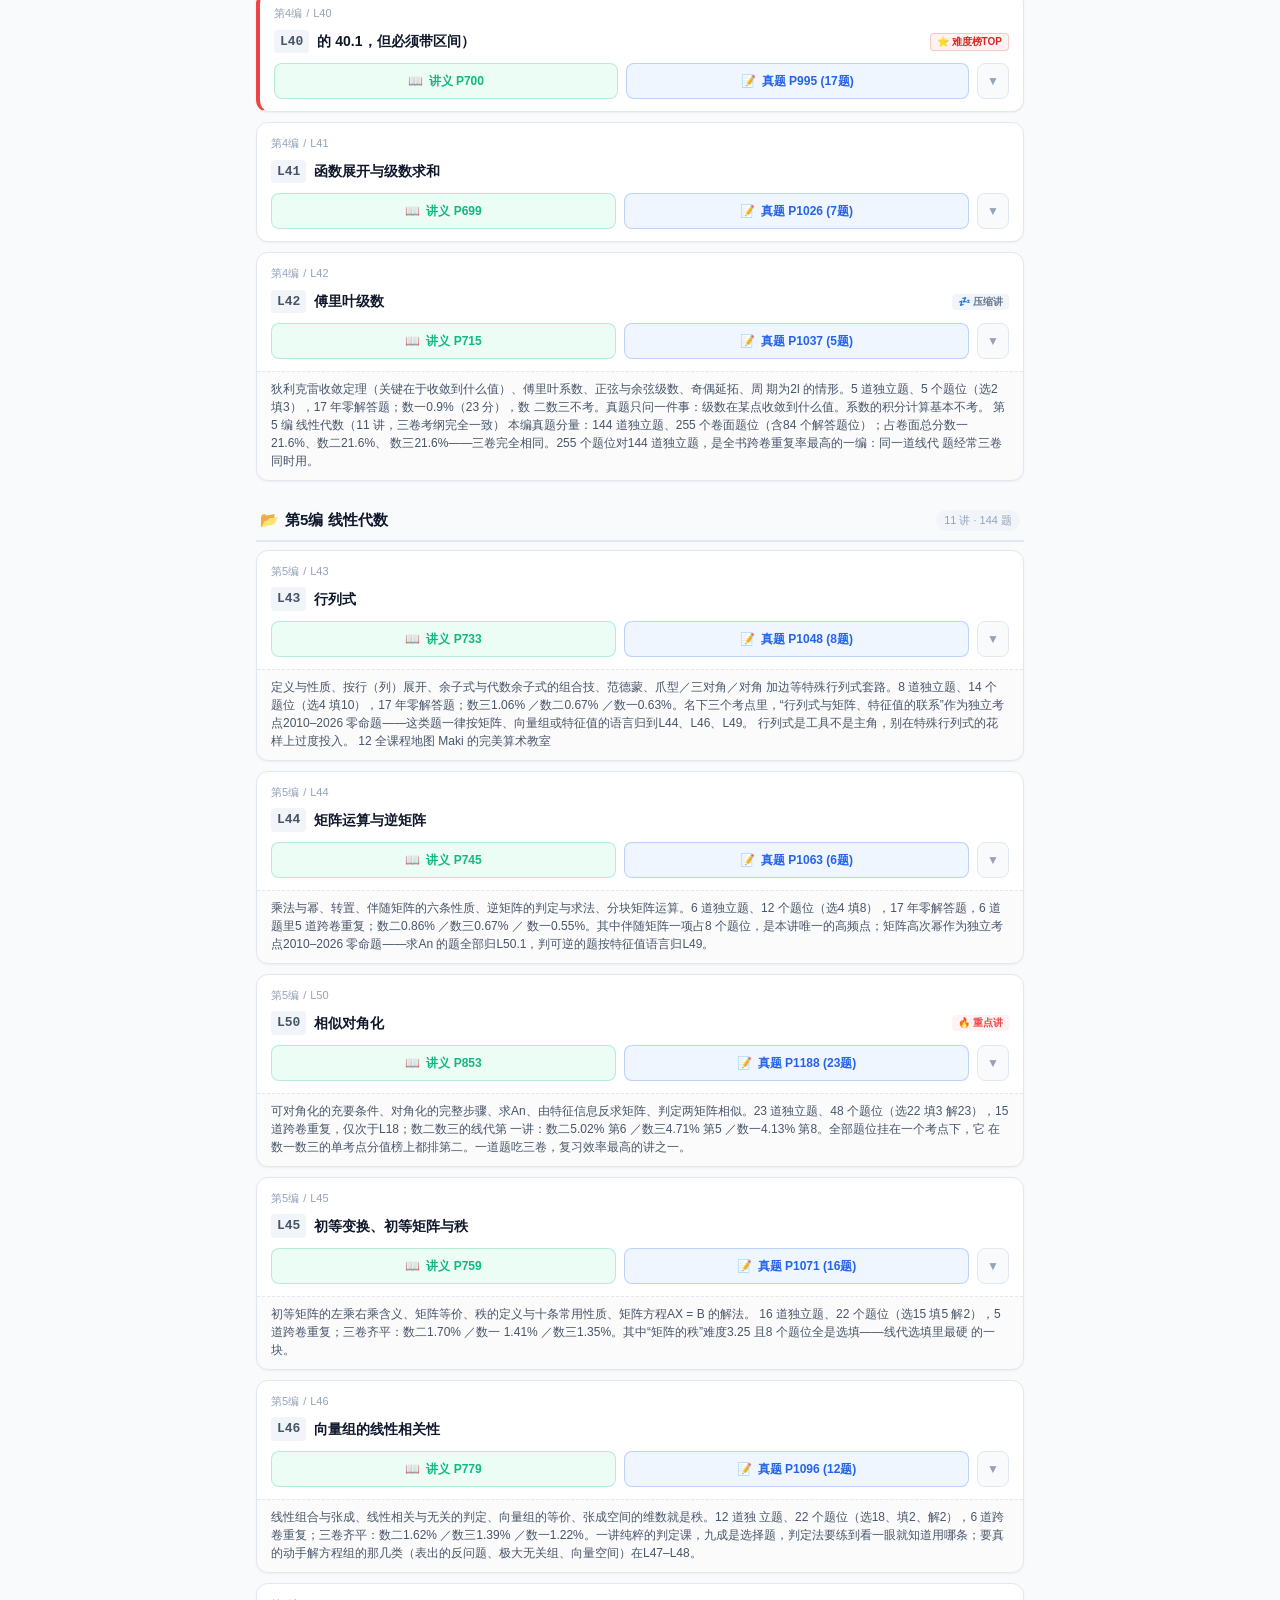
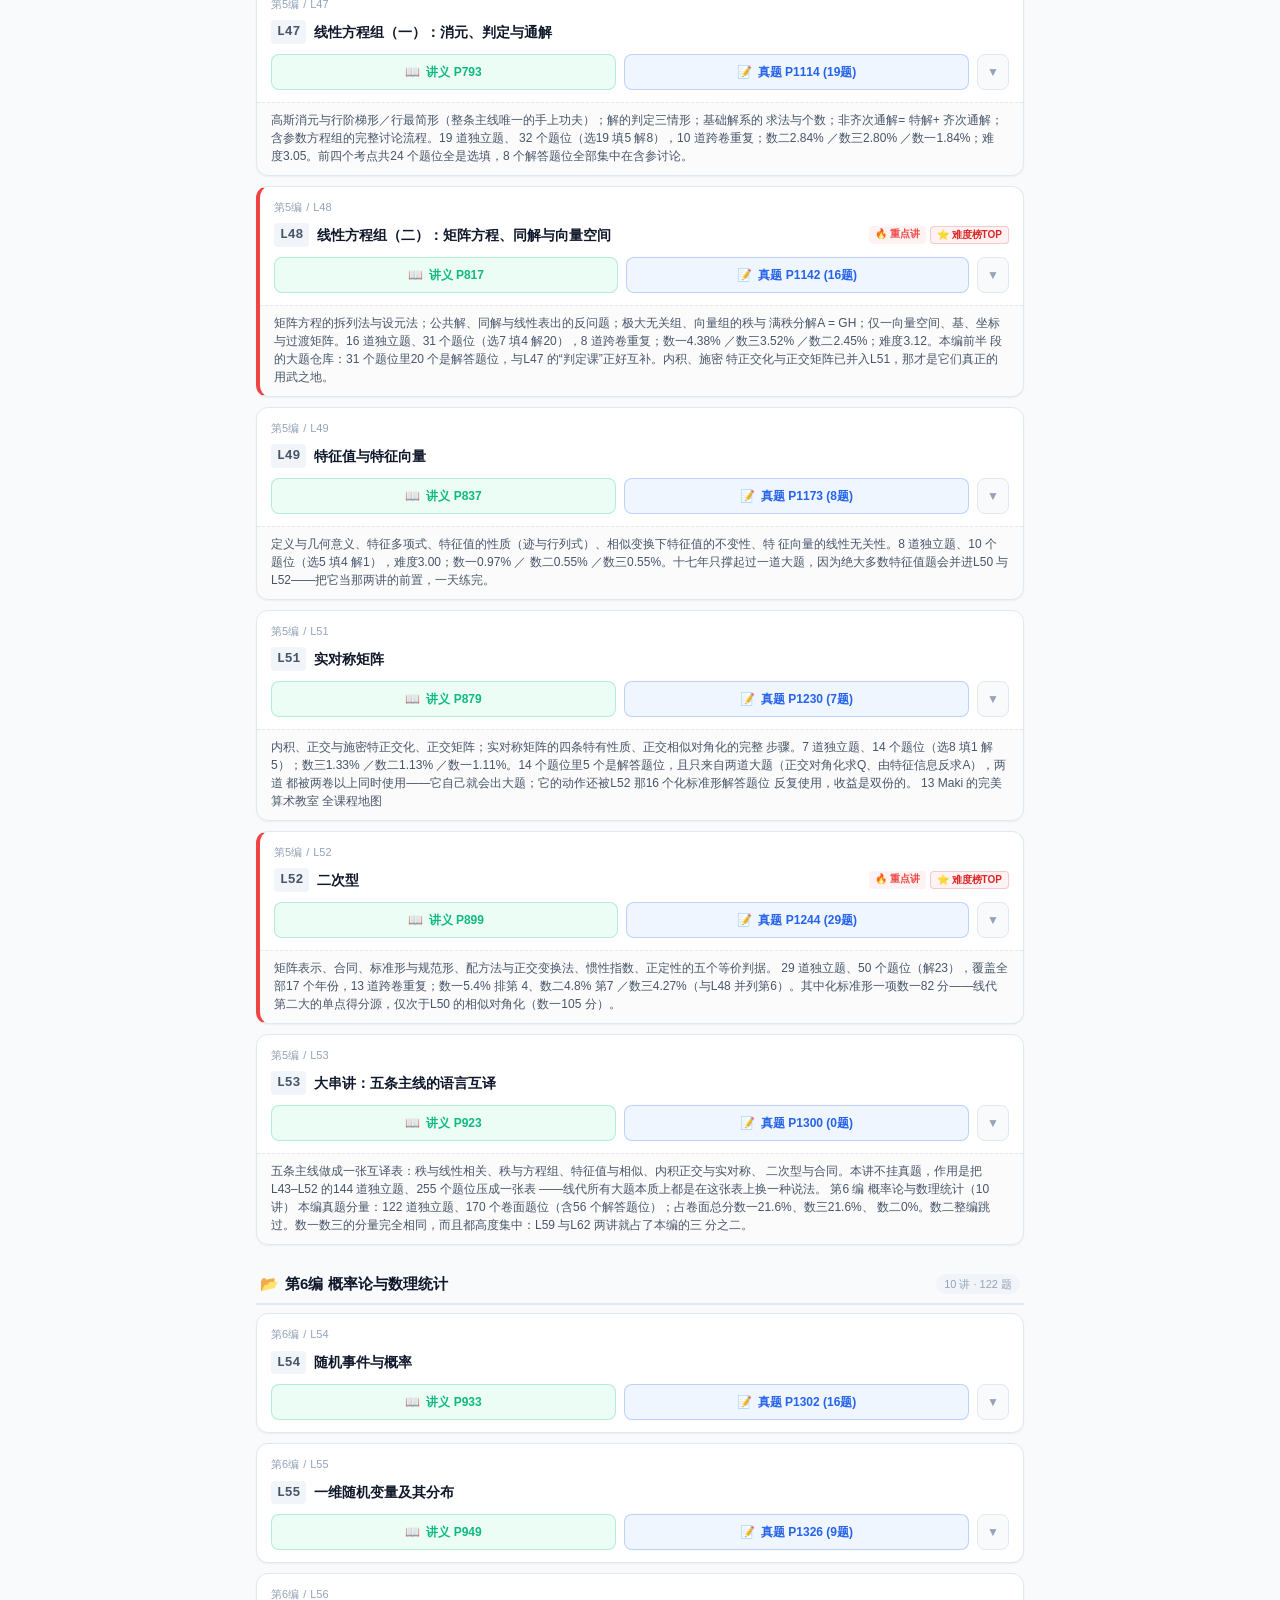
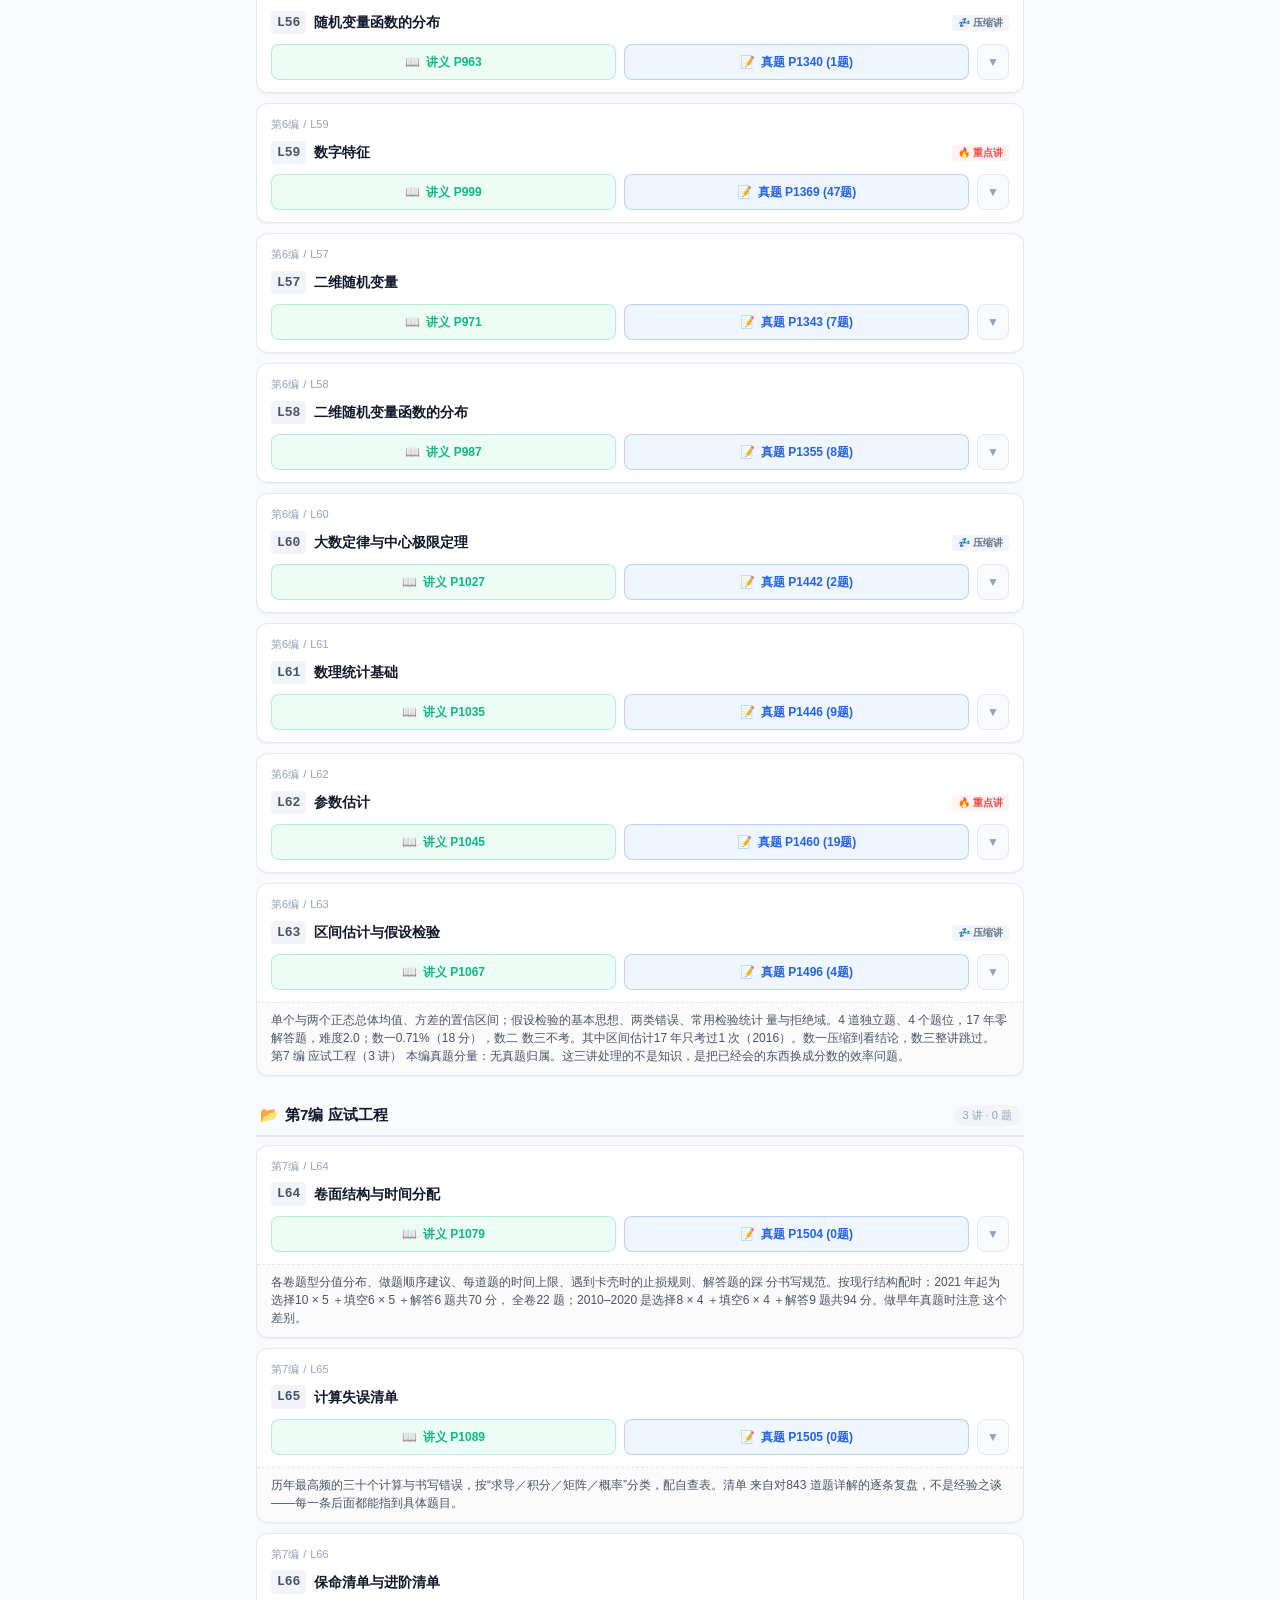
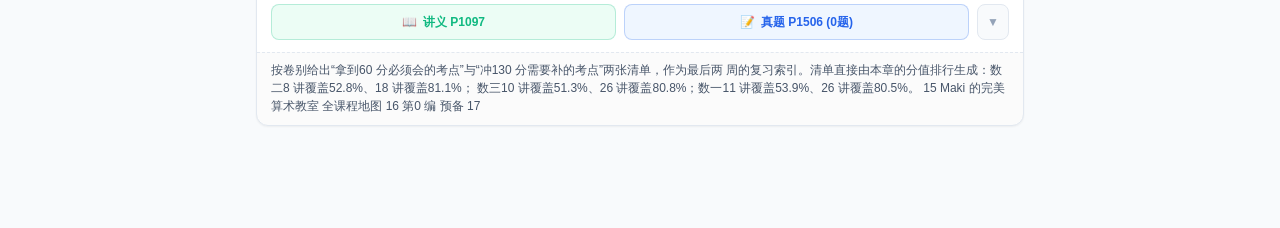
==== commit a57eda8d: "feat(perspective): fix exercise view filtering, auto-expansion, and full question rendering (v3.1)" ====
--- a/index.html
+++ b/index.html
@@ -7,7 +7,7 @@
   <meta name="apple-mobile-web-app-status-bar-style" content="default">
   <meta name="theme-color" content="#2563eb">
   <title>Maki Math · 考研数学资料索引</title>
-  <link rel="stylesheet" href="css/style.css?v=3.0">
+  <link rel="stylesheet" href="css/style.css?v=3.1">
 </head>
 <body>
   <!-- App Header - Pure Search Engine Theme -->
@@ -104,7 +104,7 @@
   </main>
 
   <!-- Load Data and Application Logic -->
-  <script src="data/math_data.js?v=3.0"></script>
-  <script src="js/app.js?v=3.0"></script>
+  <script src="data/math_data.js?v=3.1"></script>
+  <script src="js/app.js?v=3.1"></script>
 </body>
 </html>
--- a/css/style.css
+++ b/css/style.css
@@ -325,6 +325,20 @@
   border-color: #475569;
 }
 
+.chip[data-view="exercise"].active {
+  background: linear-gradient(135deg, #ea580c, #c2410c);
+  border-color: #c2410c;
+  color: #ffffff;
+  box-shadow: 0 2px 8px rgba(234, 88, 12, 0.35);
+}
+
+.chip[data-view="lecture"].active {
+  background: linear-gradient(135deg, #059669, #047857);
+  border-color: #047857;
+  color: #ffffff;
+  box-shadow: 0 2px 8px rgba(5, 150, 105, 0.35);
+}
+
 /* Recent History Box */
 .recent-history-section {
   background: var(--bg-card);
@@ -406,6 +420,36 @@
 
 body.dark-theme .banner-math2 {
   color: #fbbf24;
+}
+
+.banner-exercise {
+  background: #fff7ed;
+  color: #c2410c;
+  border: 1px solid #fdba74;
+}
+
+body.dark-theme .banner-exercise {
+  background: rgba(234, 88, 12, 0.15);
+  color: #fdba74;
+  border-color: rgba(234, 88, 12, 0.35);
+}
+
+.banner-lecture {
+  background: #ecfdf5;
+  color: #047857;
+  border: 1px solid #6ee7b7;
+}
+
+body.dark-theme .banner-lecture {
+  background: rgba(16, 185, 129, 0.15);
+  color: #6ee7b7;
+  border-color: rgba(16, 185, 129, 0.35);
+}
+
+.banner-math1 {
+  background: var(--accent-purple-light);
+  color: var(--accent-purple);
+  border: 1px solid rgba(139, 92, 246, 0.3);
 }
 
 /* Main Container */
@@ -632,6 +676,53 @@
   color: #ffffff;
 }
 
+.btn-exercise-primary {
+  background: #ea580c !important;
+  color: #ffffff !important;
+  border-color: #ea580c !important;
+  font-weight: 700 !important;
+  box-shadow: 0 2px 8px rgba(234, 88, 12, 0.35) !important;
+}
+
+.btn-exercise-primary:hover, .btn-exercise-primary:active {
+  background: #c2410c !important;
+  border-color: #c2410c !important;
+}
+
+.btn-lecture-primary {
+  background: #059669 !important;
+  color: #ffffff !important;
+  border-color: #059669 !important;
+  font-weight: 700 !important;
+  box-shadow: 0 2px 8px rgba(5, 150, 105, 0.35) !important;
+}
+
+.btn-lecture-primary:hover, .btn-lecture-primary:active {
+  background: #047857 !important;
+  border-color: #047857 !important;
+}
+
+.btn-jump-secondary {
+  background: var(--bg-primary) !important;
+  color: var(--text-secondary) !important;
+  border: 1px solid var(--border-color) !important;
+  font-weight: 500 !important;
+  opacity: 0.85;
+}
+
+.btn-jump-secondary:hover {
+  background: var(--bg-card-hover) !important;
+  color: var(--text-primary) !important;
+}
+
+.view-exercise-card {
+  border-color: rgba(234, 88, 12, 0.35) !important;
+}
+
+.view-lecture-card {
+  border-color: rgba(16, 185, 129, 0.35) !important;
+}
+
 .btn-expand-toggle {
   background: var(--bg-primary);
   border: 1px solid var(--border-color);
@@ -788,3 +879,182 @@
   font-size: 36px;
   margin-bottom: 8px;
 }
+
+/* Card Details Section & Question Items */
+.details-section-title {
+  font-size: 12px;
+  font-weight: 700;
+  display: flex;
+  align-items: center;
+  gap: 6px;
+  margin-bottom: 8px;
+}
+
+.details-exercise-title {
+  color: #ea580c;
+}
+
+.details-lecture-title {
+  color: var(--accent-green);
+}
+
+.card-subtopics-tags {
+  display: flex;
+  flex-wrap: wrap;
+  align-items: center;
+  gap: 6px;
+  margin-bottom: 10px;
+  padding-bottom: 8px;
+  border-bottom: 1px dashed var(--border-color);
+}
+
+.subtopics-label {
+  font-size: 11px;
+  font-weight: 600;
+  color: var(--text-muted);
+}
+
+.subtopic-tag {
+  display: inline-block;
+  padding: 2px 8px;
+  border-radius: var(--radius-full);
+  background: var(--bg-primary);
+  border: 1px solid var(--border-color);
+  font-size: 11px;
+  color: var(--text-secondary);
+  text-decoration: none;
+  transition: all 0.15s;
+}
+
+.subtopic-tag:hover {
+  background: var(--primary-light);
+  color: var(--primary);
+  border-color: var(--primary);
+}
+
+.questions-list {
+  display: flex;
+  flex-direction: column;
+  gap: 6px;
+}
+
+.q-item {
+  display: flex;
+  justify-content: space-between;
+  align-items: center;
+  gap: 8px;
+  padding: 8px 10px;
+  background: var(--bg-card);
+  border: 1px solid var(--border-color);
+  border-radius: var(--radius-sm);
+  transition: all 0.15s;
+}
+
+.q-item:hover {
+  border-color: rgba(234, 88, 12, 0.4);
+}
+
+.q-item-info {
+  flex: 1;
+  min-width: 0;
+}
+
+.q-item-header {
+  display: flex;
+  align-items: center;
+  gap: 6px;
+  margin-bottom: 2px;
+  flex-wrap: wrap;
+}
+
+.q-item-header .q-code {
+  font-weight: 700;
+  font-size: 12px;
+  font-family: ui-monospace, SFMono-Regular, Menlo, monospace;
+  color: #ea580c;
+}
+
+.q-item-header .q-exam {
+  font-size: 11px;
+  font-weight: 600;
+  color: var(--text-primary);
+}
+
+.q-item-header .q-stars {
+  font-size: 10px;
+  color: #f59e0b;
+}
+
+.q-item-info .q-title {
+  font-size: 12px;
+  color: var(--text-secondary);
+  white-space: nowrap;
+  overflow: hidden;
+  text-overflow: ellipsis;
+}
+
+.q-item-actions {
+  display: flex;
+  flex-direction: column;
+  gap: 4px;
+  flex-shrink: 0;
+}
+
+@media (min-width: 480px) {
+  .q-item-actions {
+    flex-direction: row;
+  }
+}
+
+.btn-exercise-item {
+  padding: 4px 8px;
+  font-size: 11px;
+  background: rgba(234, 88, 12, 0.12);
+  color: #c2410c;
+  border: 1px solid rgba(234, 88, 12, 0.25);
+  border-radius: var(--radius-sm);
+  text-decoration: none;
+  font-weight: 600;
+  display: inline-flex;
+  align-items: center;
+  justify-content: center;
+  transition: all 0.15s;
+}
+
+.btn-exercise-item:hover, .btn-exercise-item:active {
+  background: #ea580c;
+  color: #ffffff;
+}
+
+.btn-lecture-item {
+  padding: 4px 8px;
+  font-size: 11px;
+  background: rgba(16, 185, 129, 0.12);
+  color: #047857;
+  border: 1px solid rgba(16, 185, 129, 0.25);
+  border-radius: var(--radius-sm);
+  text-decoration: none;
+  font-weight: 600;
+  display: inline-flex;
+  align-items: center;
+  justify-content: center;
+  transition: all 0.15s;
+}
+
+.btn-lecture-item:hover, .btn-lecture-item:active {
+  background: #059669;
+  color: #ffffff;
+}
+
+body.dark-theme .btn-exercise-item {
+  background: rgba(234, 88, 12, 0.25);
+  color: #fdba74;
+  border-color: rgba(234, 88, 12, 0.4);
+}
+
+body.dark-theme .btn-lecture-item {
+  background: rgba(16, 185, 129, 0.25);
+  color: #6ee7b7;
+  border-color: rgba(16, 185, 129, 0.4);
+}
+
